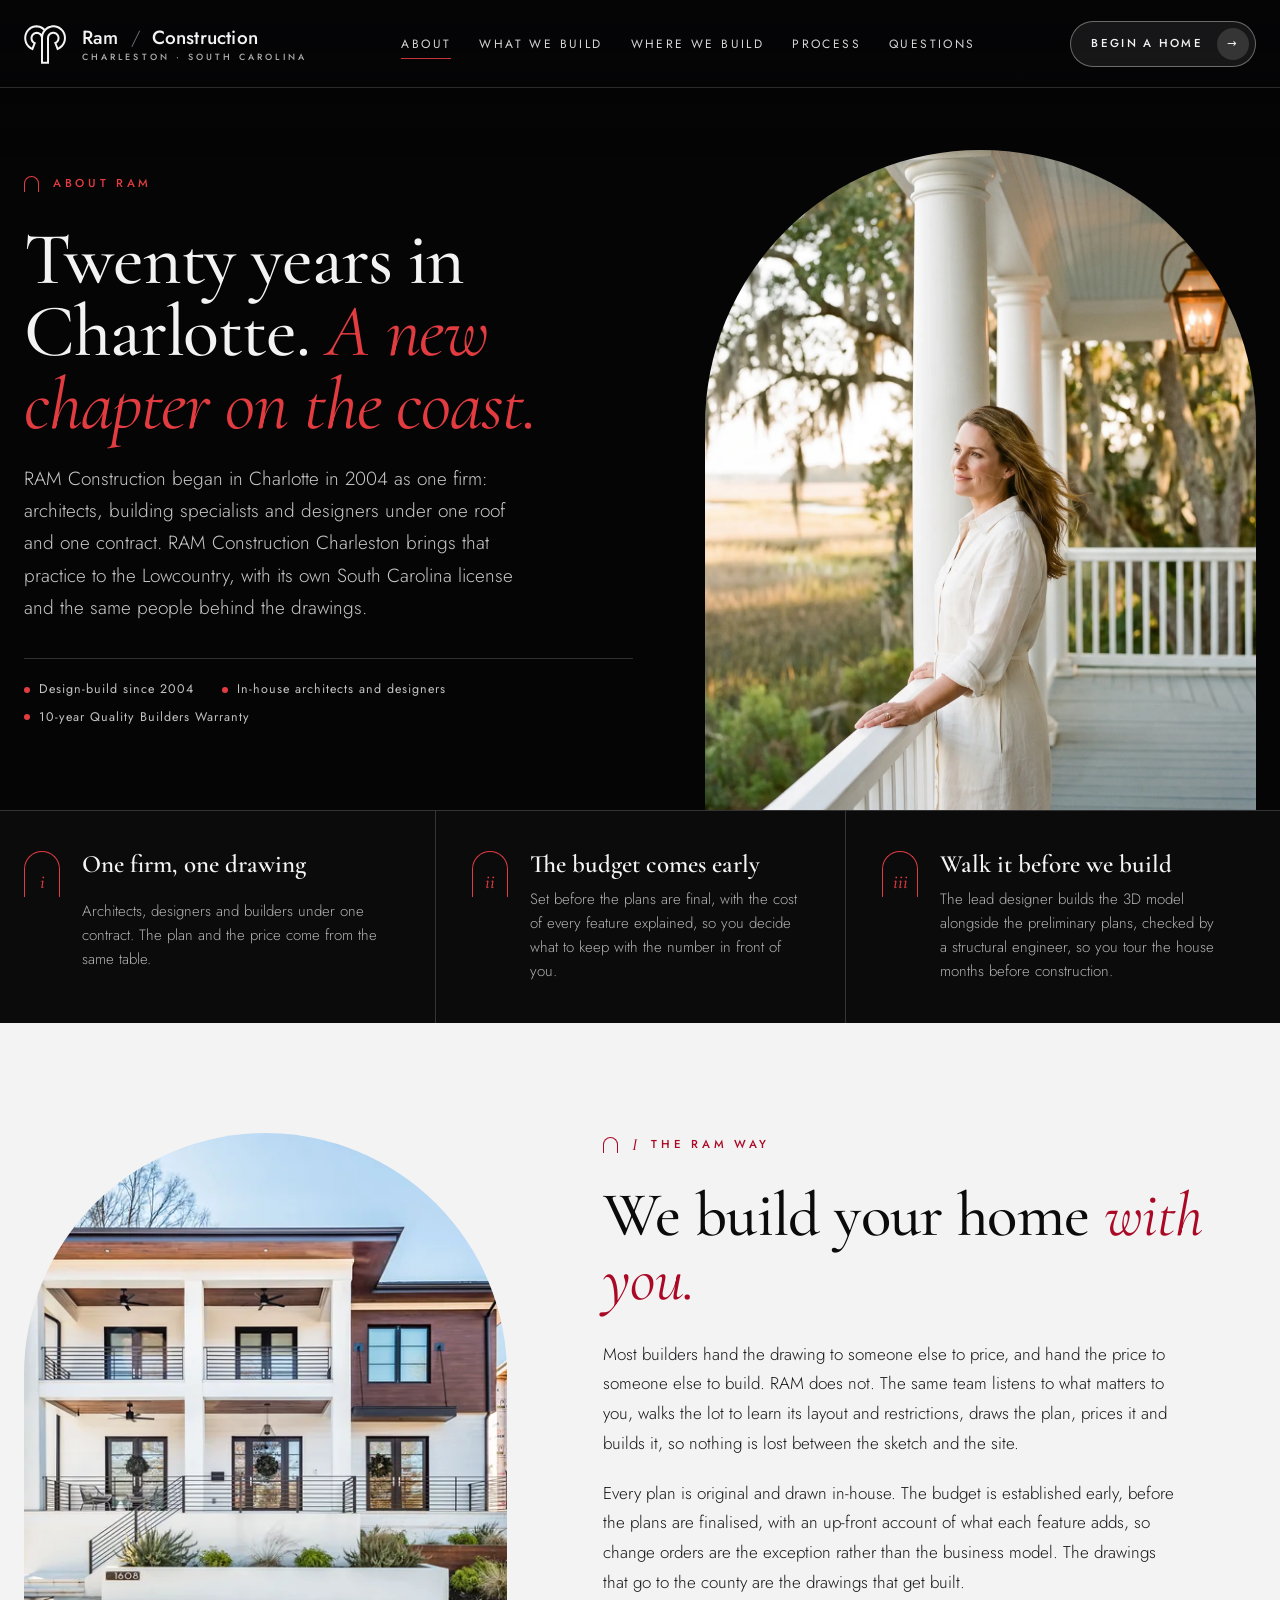
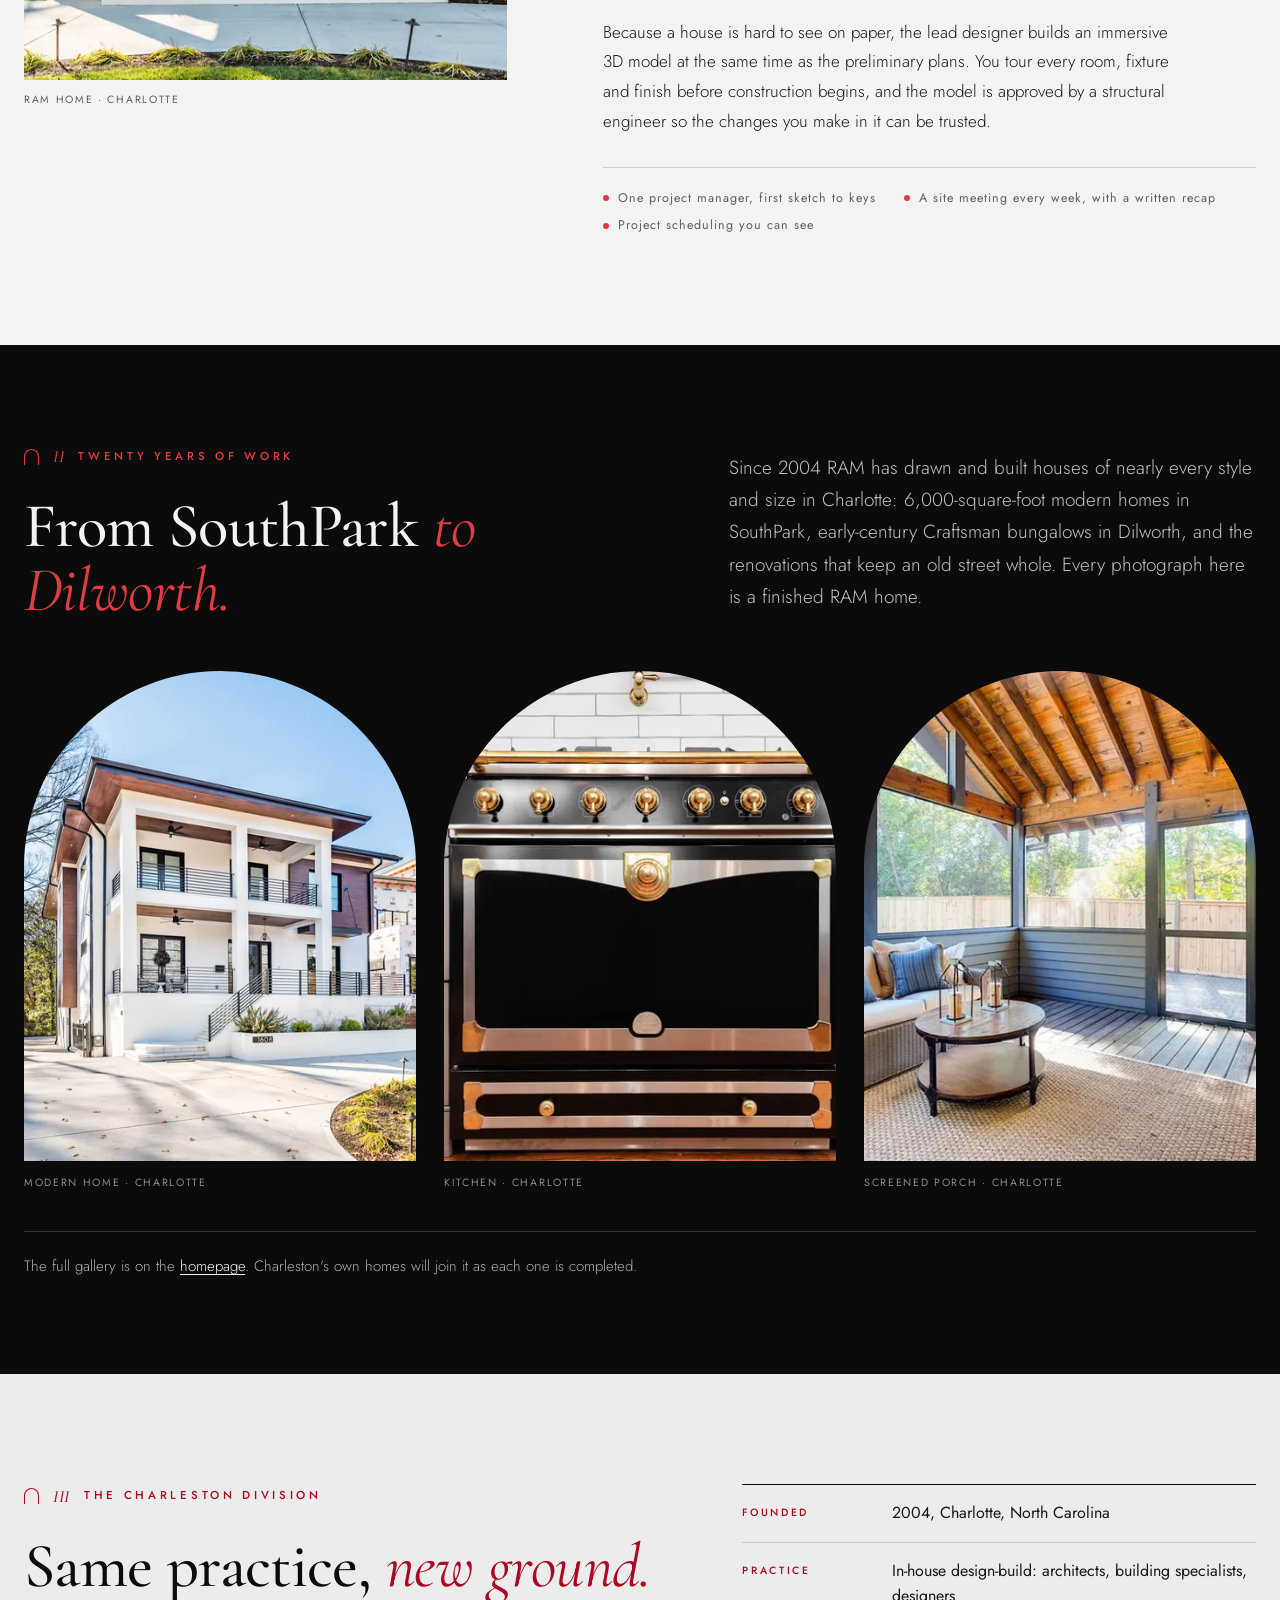
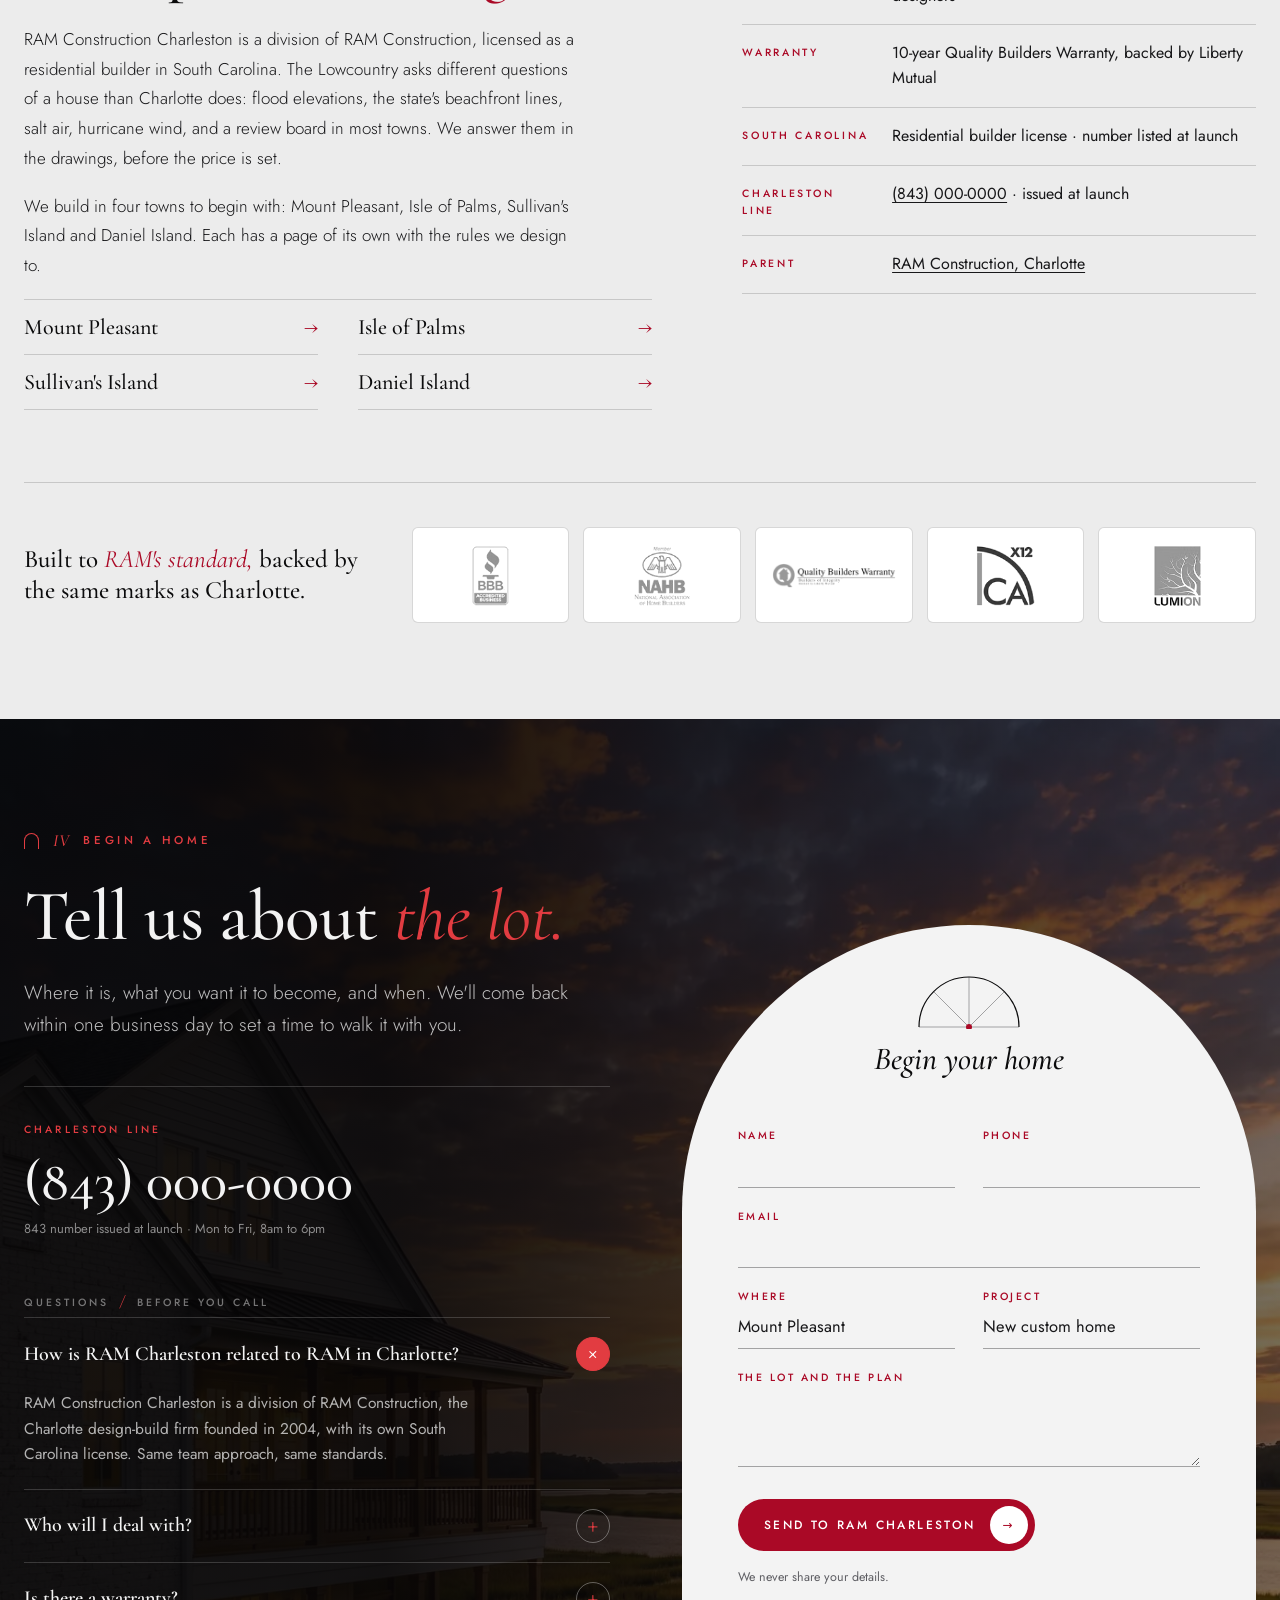
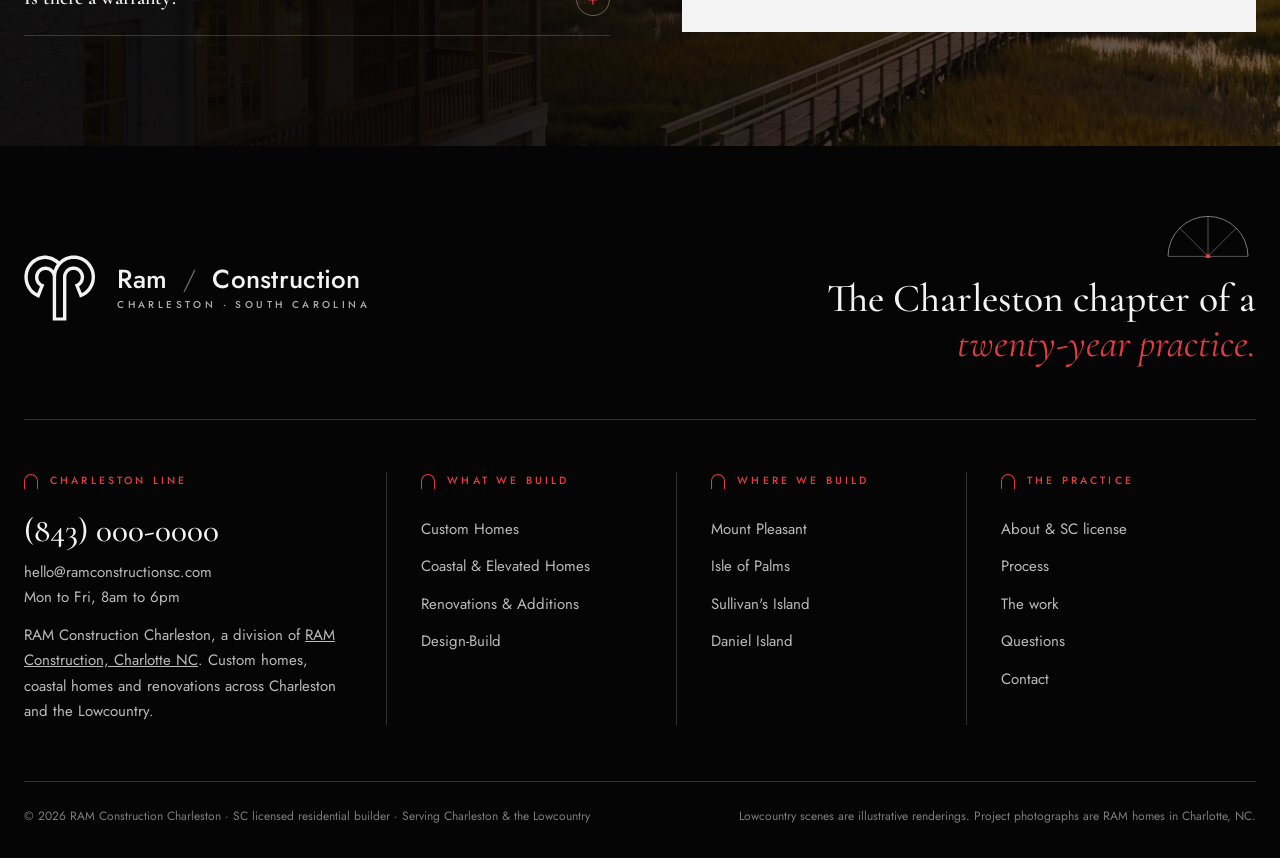
==== about.html @ 41fb95a1 "Inner pages: About, Questions, Contact and the four towns; shared css/charleston.css and js/site.js " ====
<!doctype html>
<html lang="en">
<head>
<meta charset="utf-8">
<meta name="viewport" content="width=device-width, initial-scale=1">
<title>About RAM Construction Charleston | Design-Build Since 2004</title>
<meta name="description" content="RAM Construction Charleston is the Lowcountry division of RAM Construction, the Charlotte design-build firm founded in 2004: architects, designers and builders under one contract, a fixed bid and a 3D walk-through before construction.">
<meta property="og:title" content="About RAM Construction Charleston | Design-Build Since 2004">
<meta property="og:image" content="img/w/porch-portrait-woman-golden-hour-1600.webp">
<link rel="canonical" href="https://ramconstructionsc.com/about.html">
<link rel="icon" href="img/brand/ram-logo--bw.svg">
<link rel="preconnect" href="https://fonts.googleapis.com">
<link rel="preconnect" href="https://fonts.gstatic.com" crossorigin>
<link href="https://fonts.googleapis.com/css2?family=Cormorant+Garamond:ital,wght@0,500;0,600;1,400;1,500&family=Jost:wght@300;400;500;600&display=swap" rel="stylesheet">
<link rel="stylesheet" href="css/charleston.css">
<link rel="stylesheet" href="css/pages.css">
<link rel="preload" as="image" href="img/w/porch-portrait-woman-golden-hour-1600.webp">
<script>document.documentElement.classList.add('js')</script>
</head>
<body class="inner">
<svg width="0" height="0" style="position:absolute" aria-hidden="true"><defs><symbol id="ram-mark" viewBox="190 128 528 488"><use href="#glyphdef"/></symbol><path id="glyphdef" fill="currentColor" fill-rule="evenodd" d="M620.5 143.2 L610.2 139.8 L608.0 138.5 L604.2 137.8 L600.5 136.2 L591.5 134.0 L589.2 134.0 L586.5 133.0 L582.2 133.0 L579.5 132.0 L573.2 132.0 L570.5 131.0 L548.2 131.0 L545.5 132.0 L539.2 132.0 L536.5 133.0 L532.2 133.0 L510.8 138.5 L508.5 139.8 L498.2 143.2 L482.8 151.0 L474.2 156.2 L463.0 164.5 L452.0 174.2 L450.2 174.5 L437.8 163.5 L419.0 151.0 L405.5 144.2 L403.2 143.8 L398.5 141.2 L389.5 138.2 L372.5 134.0 L368.2 134.0 L365.5 133.0 L360.2 133.0 L357.5 132.0 L334.2 132.0 L331.5 133.0 L326.2 133.0 L323.5 134.0 L319.2 134.0 L302.2 138.2 L293.2 141.2 L288.5 143.8 L286.2 144.2 L272.8 151.0 L254.0 163.5 L245.8 170.5 L233.5 182.8 L227.5 190.0 L216.0 206.8 L207.2 223.2 L206.8 225.5 L204.2 230.2 L202.8 235.5 L201.5 237.8 L198.8 248.5 L197.2 252.2 L196.0 260.5 L195.0 263.2 L195.0 267.5 L194.0 270.2 L194.0 276.5 L193.0 279.2 L193.0 303.5 L194.0 306.2 L194.0 312.5 L195.0 315.2 L195.0 319.5 L199.2 337.5 L204.2 352.5 L213.0 371.0 L224.5 388.8 L233.5 400.0 L245.8 412.2 L258.0 422.2 L272.8 431.8 L286.2 438.5 L300.0 443.8 L302.8 443.5 L304.5 440.5 L306.0 435.2 L311.5 422.5 L316.0 409.2 L321.5 396.5 L328.0 378.2 L332.5 368.5 L340.2 348.0 L339.8 346.2 L329.2 342.8 L323.8 340.0 L316.0 334.5 L309.2 327.8 L305.8 323.0 L302.0 316.5 L299.0 308.5 L297.8 303.5 L297.8 301.2 L296.8 298.5 L296.8 287.2 L297.8 284.5 L297.8 282.2 L299.0 277.2 L302.8 267.8 L309.2 258.0 L313.8 253.2 L320.0 248.2 L329.2 243.0 L338.2 240.0 L341.5 239.8 L344.2 238.8 L355.5 238.8 L358.2 239.8 L360.5 239.8 L370.5 243.0 L376.0 245.8 L383.8 251.2 L388.5 255.8 L393.5 262.0 L397.0 267.8 L400.8 277.2 L402.0 282.2 L402.0 284.5 L403.0 287.2 L403.0 611.2 L403.5 612.2 L404.5 612.8 L502.2 612.8 L503.2 612.2 L503.8 611.2 L503.8 286.2 L504.8 283.5 L504.8 281.2 L506.0 276.2 L509.8 266.8 L516.2 257.0 L523.0 250.2 L530.8 244.8 L536.2 242.0 L545.2 239.0 L548.5 238.8 L551.2 237.8 L562.5 237.8 L565.2 238.8 L567.5 238.8 L577.5 242.0 L583.0 244.8 L590.8 250.2 L597.5 257.0 L601.0 261.8 L604.8 268.2 L607.8 276.2 L609.0 281.2 L609.0 283.5 L610.0 286.2 L610.0 297.5 L609.0 300.2 L609.0 302.5 L607.8 307.5 L604.8 315.5 L601.0 322.0 L597.5 326.8 L590.8 333.5 L583.0 339.0 L577.5 341.8 L569.2 344.2 L567.0 345.8 L567.2 348.5 L568.8 351.2 L575.2 368.5 L577.8 373.2 L579.2 378.5 L580.8 381.2 L584.2 391.5 L589.8 404.2 L591.2 409.5 L596.8 422.2 L603.2 440.5 L604.8 442.8 L606.2 442.8 L620.5 437.5 L636.0 429.8 L647.8 422.2 L663.0 410.2 L677.2 395.8 L687.2 382.8 L695.8 369.0 L702.5 355.5 L709.5 336.5 L712.8 323.5 L712.8 320.2 L713.8 317.5 L713.8 314.2 L714.8 311.5 L714.8 305.2 L715.8 302.5 L715.8 278.2 L714.8 275.5 L714.8 269.2 L713.8 266.5 L713.8 262.2 L712.8 259.5 L712.8 257.2 L709.5 244.2 L706.5 235.2 L705.0 232.5 L702.5 225.2 L695.8 211.8 L687.2 198.0 L675.2 182.8 L660.8 168.5 L647.8 158.5 L636.0 151.0Z M397.5 169.2 L395.2 168.8 L390.5 166.2 L378.5 162.2 L373.5 161.0 L371.2 161.0 L368.5 160.0 L365.2 160.0 L362.5 159.0 L356.2 159.0 L353.5 158.0 L338.2 158.0 L335.5 159.0 L329.2 159.0 L326.5 160.0 L323.2 160.0 L320.5 161.0 L318.2 161.0 L313.2 162.2 L301.2 166.2 L298.5 167.8 L296.2 168.2 L281.8 176.0 L272.0 182.5 L259.8 192.5 L251.5 201.0 L241.5 214.0 L236.0 222.8 L229.2 236.2 L228.8 238.5 L225.2 246.2 L223.8 252.5 L222.2 256.2 L221.0 261.2 L221.0 263.5 L220.0 266.2 L220.0 269.5 L219.0 272.2 L219.0 278.5 L218.0 281.2 L218.0 301.5 L219.0 304.2 L219.0 310.5 L220.0 313.2 L220.0 315.5 L221.0 318.2 L221.0 320.5 L223.2 329.5 L229.2 346.5 L235.0 358.0 L247.5 376.8 L255.5 386.0 L268.0 397.2 L278.2 404.5 L287.0 409.8 L288.8 409.5 L290.5 406.5 L291.0 404.2 L306.5 366.5 L308.0 361.0 L306.8 359.5 L298.8 353.5 L291.2 346.0 L286.2 339.8 L279.0 327.5 L274.0 313.5 L272.8 308.5 L272.8 305.2 L271.8 302.5 L271.8 283.2 L272.8 280.5 L272.8 277.2 L274.0 272.2 L279.0 258.2 L283.8 249.8 L290.2 241.0 L297.8 233.2 L305.0 227.2 L313.8 221.8 L317.5 220.5 L322.2 218.0 L333.2 214.8 L335.5 214.8 L338.2 213.8 L342.5 213.8 L345.2 212.8 L354.5 212.8 L357.2 213.8 L362.5 213.8 L371.5 216.0 L382.5 220.0 L394.8 227.2 L401.0 232.2 L408.8 240.0 L410.2 240.0 L415.0 227.2 L423.8 209.8 L432.8 196.0 L433.0 194.0 L429.8 190.5 L419.8 182.5 L405.0 173.0Z M610.5 167.2 L593.5 161.2 L584.5 159.0 L581.2 159.0 L578.5 158.0 L573.2 158.0 L570.5 157.0 L548.2 157.0 L545.5 158.0 L540.2 158.0 L537.5 159.0 L535.2 159.0 L532.5 160.0 L530.2 160.0 L525.2 161.2 L508.2 167.2 L496.8 173.0 L485.2 180.2 L477.0 186.5 L466.5 195.8 L458.5 205.0 L450.2 216.2 L444.0 226.8 L437.2 241.2 L433.2 253.2 L431.0 262.2 L431.0 264.5 L430.0 267.2 L430.0 271.5 L429.0 274.2 L429.0 282.5 L428.0 285.2 L428.0 588.2 L428.5 589.2 L429.5 589.8 L477.2 589.8 L478.2 589.2 L478.8 588.2 L478.8 284.2 L479.8 281.5 L479.8 277.2 L481.0 272.2 L485.0 260.2 L489.8 250.8 L494.2 244.0 L503.8 233.2 L511.0 227.2 L517.8 222.8 L527.2 218.0 L536.2 215.0 L541.2 213.8 L543.5 213.8 L546.2 212.8 L567.5 212.8 L570.2 213.8 L572.5 213.8 L577.5 215.0 L586.5 218.0 L596.0 222.8 L602.8 227.2 L610.0 233.2 L615.5 239.0 L621.8 247.2 L628.8 260.2 L631.8 269.2 L634.0 278.2 L634.0 281.8 L635.0 286.0 L635.0 299.5 L634.0 302.2 L634.0 305.5 L633.0 308.2 L633.0 310.5 L628.8 323.5 L625.0 331.0 L619.5 339.8 L610.0 350.5 L598.2 360.0 L599.2 364.5 L601.8 369.2 L602.2 371.5 L603.8 374.2 L606.2 381.5 L608.8 386.2 L613.2 398.5 L618.0 408.5 L619.8 408.8 L624.0 406.8 L640.8 395.2 L652.2 385.0 L660.2 375.8 L666.5 367.5 L673.8 356.0 L679.5 344.5 L685.5 327.5 L688.8 314.5 L688.8 311.2 L689.8 308.5 L689.8 302.2 L690.8 299.5 L690.8 281.2 L689.8 278.5 L689.8 272.2 L688.8 269.5 L688.8 266.2 L685.5 253.2 L681.5 241.2 L679.0 236.5 L678.5 234.2 L670.8 219.8 L664.2 210.0 L653.2 196.8 L640.8 185.5 L624.0 174.0Z"/><path id="horndef" d="M620.5 143.2 L610.2 139.8 L608.0 138.5 L604.2 137.8 L600.5 136.2 L591.5 134.0 L589.2 134.0 L586.5 133.0 L582.2 133.0 L579.5 132.0 L573.2 132.0 L570.5 131.0 L548.2 131.0 L545.5 132.0 L539.2 132.0 L536.5 133.0 L532.2 133.0 L510.8 138.5 L508.5 139.8 L498.2 143.2 L482.8 151.0 L474.2 156.2 L463.0 164.5 L452.0 174.2 L450.2 174.5 L437.8 163.5 L419.0 151.0 L405.5 144.2 L403.2 143.8 L398.5 141.2 L389.5 138.2 L372.5 134.0 L368.2 134.0 L365.5 133.0 L360.2 133.0 L357.5 132.0 L334.2 132.0 L331.5 133.0 L326.2 133.0 L323.5 134.0 L319.2 134.0 L302.2 138.2 L293.2 141.2 L288.5 143.8 L286.2 144.2 L272.8 151.0 L254.0 163.5 L245.8 170.5 L233.5 182.8 L227.5 190.0 L216.0 206.8 L207.2 223.2 L206.8 225.5 L204.2 230.2 L202.8 235.5 L201.5 237.8 L198.8 248.5 L197.2 252.2 L196.0 260.5 L195.0 263.2 L195.0 267.5 L194.0 270.2 L194.0 276.5 L193.0 279.2 L193.0 303.5 L194.0 306.2 L194.0 312.5 L195.0 315.2 L195.0 319.5 L199.2 337.5 L204.2 352.5 L213.0 371.0 L224.5 388.8 L233.5 400.0 L245.8 412.2 L258.0 422.2 L272.8 431.8 L286.2 438.5 L300.0 443.8 L302.8 443.5 L304.5 440.5 L306.0 435.2 L311.5 422.5 L316.0 409.2 L321.5 396.5 L328.0 378.2 L332.5 368.5 L340.2 348.0 L339.8 346.2 L329.2 342.8 L323.8 340.0 L316.0 334.5 L309.2 327.8 L305.8 323.0 L302.0 316.5 L299.0 308.5 L297.8 303.5 L297.8 301.2 L296.8 298.5 L296.8 287.2 L297.8 284.5 L297.8 282.2 L299.0 277.2 L302.8 267.8 L309.2 258.0 L313.8 253.2 L320.0 248.2 L329.2 243.0 L338.2 240.0 L341.5 239.8 L344.2 238.8 L355.5 238.8 L358.2 239.8 L360.5 239.8 L370.5 243.0 L376.0 245.8 L383.8 251.2 L388.5 255.8 L393.5 262.0 L397.0 267.8 L400.8 277.2 L402.0 282.2 L402.0 284.5 L403.0 287.2 L403.0 611.2 L403.5 612.2 L404.5 612.8 L502.2 612.8 L503.2 612.2 L503.8 611.2 L503.8 286.2 L504.8 283.5 L504.8 281.2 L506.0 276.2 L509.8 266.8 L516.2 257.0 L523.0 250.2 L530.8 244.8 L536.2 242.0 L545.2 239.0 L548.5 238.8 L551.2 237.8 L562.5 237.8 L565.2 238.8 L567.5 238.8 L577.5 242.0 L583.0 244.8 L590.8 250.2 L597.5 257.0 L601.0 261.8 L604.8 268.2 L607.8 276.2 L609.0 281.2 L609.0 283.5 L610.0 286.2 L610.0 297.5 L609.0 300.2 L609.0 302.5 L607.8 307.5 L604.8 315.5 L601.0 322.0 L597.5 326.8 L590.8 333.5 L583.0 339.0 L577.5 341.8 L569.2 344.2 L567.0 345.8 L567.2 348.5 L568.8 351.2 L575.2 368.5 L577.8 373.2 L579.2 378.5 L580.8 381.2 L584.2 391.5 L589.8 404.2 L591.2 409.5 L596.8 422.2 L603.2 440.5 L604.8 442.8 L606.2 442.8 L620.5 437.5 L636.0 429.8 L647.8 422.2 L663.0 410.2 L677.2 395.8 L687.2 382.8 L695.8 369.0 L702.5 355.5 L709.5 336.5 L712.8 323.5 L712.8 320.2 L713.8 317.5 L713.8 314.2 L714.8 311.5 L714.8 305.2 L715.8 302.5 L715.8 278.2 L714.8 275.5 L714.8 269.2 L713.8 266.5 L713.8 262.2 L712.8 259.5 L712.8 257.2 L709.5 244.2 L706.5 235.2 L705.0 232.5 L702.5 225.2 L695.8 211.8 L687.2 198.0 L675.2 182.8 L660.8 168.5 L647.8 158.5 L636.0 151.0Z"/></defs></svg>

<!-- ═════ masthead ═════ -->
<header class="hdr" id="hdr">
  <div class="hdr-row">
    <a class="lockup" href="index.html" aria-label="Ram Construction Charleston, home">
      <svg class="mark" aria-hidden="true"><use href="#ram-mark"/></svg>
      <span class="wm"><b>Ram <i>/</i> Construction</b><small>Charleston · South Carolina</small></span>
    </a>
    <nav class="hdr-nav" aria-label="Primary">
      <a href="about.html" aria-current="page">About</a>
      <a href="index.html#services">What we build</a>
      <a href="index.html#areas">Where we build</a>
      <a href="index.html#process">Process</a>
      <a href="faq.html">Questions</a>
    </nav>
    <div class="hdr-cta">
      <a class="hdr-tel" href="tel:+18430000000">(843) 000-0000</a>
      <a class="btn btn-glass" href="contact.html">Begin a home <span class="disc" aria-hidden="true">&rarr;</span></a>
    </div>
    <div class="hdr-m">
      <a href="tel:+18430000000" aria-label="Call RAM Construction Charleston"><svg width="18" height="18" viewBox="0 0 24 24" fill="none" stroke="currentColor" stroke-width="1.6"><path d="M22 16.9v3a2 2 0 0 1-2.2 2 19.8 19.8 0 0 1-8.6-3 19.5 19.5 0 0 1-6-6 19.8 19.8 0 0 1-3-8.7A2 2 0 0 1 4.1 2h3a2 2 0 0 1 2 1.7c.1 1 .4 2 .7 2.8a2 2 0 0 1-.5 2.1L8.1 9.9a16 16 0 0 0 6 6l1.3-1.3a2 2 0 0 1 2.1-.4c.9.3 1.9.5 2.8.7a2 2 0 0 1 1.7 2Z"/></svg></a>
      <button type="button" aria-label="Open menu" aria-controls="mnav" aria-expanded="false" id="mopen"><svg width="20" height="20" viewBox="0 0 24 24" fill="none" stroke="currentColor" stroke-width="1.6"><path d="M3 8h18M3 16h18"/></svg></button>
    </div>
  </div>
</header>

<div class="mnav" id="mnav" role="dialog" aria-label="Menu">
  <div class="mnav-top"><svg class="mark" aria-hidden="true"><use href="#ram-mark"/></svg><button type="button" id="mclose" aria-label="Close menu">&times;</button></div>
  <nav aria-label="Mobile">
    <a href="about.html" aria-current="page">About</a><a href="index.html#services">What we <em>build</em></a><a href="index.html#areas">Where we <em>build</em></a><a href="index.html#work">The work</a><a href="index.html#process">Process</a><a href="faq.html">Questions</a><a href="contact.html">Contact</a>
  </nav>
  <a class="mtel" href="tel:+18430000000">(843) 000-0000</a>
  <a class="btn btn-red" href="contact.html">Begin a home <span class="disc" aria-hidden="true">&rarr;</span></a>
</div>

<main id="top">

<!-- ═════ page hero ═════ -->
<section class="phero on-dark">
  <div class="wrap">
    <div class="phero-copy">
      <span class="eyebrow rv">About RAM</span>
      <h1 class="rv d1">Twenty years in Charlotte. <em>A new chapter on the coast.</em></h1>
      <p class="lede rv d1">RAM Construction began in Charlotte in 2004 as one firm: architects, building specialists and designers under one roof and one contract. RAM Construction Charleston brings that practice to the Lowcountry, with its own South Carolina license and the same people behind the drawings.</p>
      <ul class="phero-meta rv d2"><li>Design-build since 2004</li><li>In-house architects and designers</li><li>10-year Quality Builders Warranty</li></ul>
    </div>
    <div class="phero-art rv d1"><div class="arch" style="aspect-ratio:3/3.6"><img src="img/w/porch-portrait-woman-golden-hour-1600.webp" srcset="img/w/porch-portrait-woman-golden-hour-900.webp 900w, img/w/porch-portrait-woman-golden-hour-1600.webp 1600w" sizes="(max-width:860px) 100vw, 44vw" width="1600" fetchpriority="high" alt="A woman on a Lowcountry piazza at golden hour, looking out over the marsh"></div></div>
  </div>
</section>


<div class="ledger"><div class="wrap ledger-row"><div class="ledger-item rv"><span class="mk">i</span><h3>One firm, one drawing</h3><p>Architects, designers and builders under one contract. The plan and the price come from the same table.</p></div><div class="ledger-item rv d1"><span class="mk">ii</span><h3>The budget comes early</h3><p>Set before the plans are final, with the cost of every feature explained, so you decide what to keep with the number in front of you.</p></div><div class="ledger-item rv d2"><span class="mk">iii</span><h3>Walk it before we build</h3><p>The lead designer builds the 3D model alongside the preliminary plans, checked by a structural engineer, so you tour the house months before construction.</p></div></div></div>

<!-- ═════ the RAM way ═════ -->
<section class="story">
  <div class="wrap story-grid">
    <div class="story-art rv">
      <div class="arch" style="aspect-ratio:3/3.4"><img src="img/w/ram-two-storey-porches-1600.webp" srcset="img/w/ram-two-storey-porches-800.webp 800w, img/w/ram-two-storey-porches-1600.webp 1600w" sizes="(max-width:860px) 100vw, 44vw" width="1600" loading="lazy" alt="A RAM home in Charlotte with two storeys of deep porches"></div>
      <p class="cap">RAM home · Charlotte</p>
    </div>
    <div class="story-copy">
      <span class="eyebrow rv"><i>I</i> The RAM way</span>
      <h2 class="h2 rv d1">We build your home <em>with you.</em></h2>
      <p class="rv d1">Most builders hand the drawing to someone else to price, and hand the price to someone else to build. RAM does not. The same team listens to what matters to you, walks the lot to learn its layout and restrictions, draws the plan, prices it and builds it, so nothing is lost between the sketch and the site.</p>
      <p class="rv d2">Every plan is original and drawn in-house. The budget is established early, before the plans are finalised, with an up-front account of what each feature adds, so change orders are the exception rather than the business model. The drawings that go to the county are the drawings that get built.</p>
      <p class="rv d2">Because a house is hard to see on paper, the lead designer builds an immersive 3D model at the same time as the preliminary plans. You tour every room, fixture and finish before construction begins, and the model is approved by a structural engineer so the changes you make in it can be trusted.</p>
      <ul class="chips rv d3">
        <li>One project manager, first sketch to keys</li>
        <li>A site meeting every week, with a written recap</li>
        <li>Project scheduling you can see</li>
      </ul>
    </div>
  </div>
</section>

<!-- ═════ the Charlotte range ═════ -->
<section class="range on-dark">
  <div class="wrap">
    <div class="sec-head">
      <div class="rv"><span class="eyebrow"><i>II</i> Twenty years of work</span><h2 class="h2">From SouthPark <em>to Dilworth.</em></h2></div>
      <p class="lede rv d1">Since 2004 RAM has drawn and built houses of nearly every style and size in Charlotte: 6,000-square-foot modern homes in SouthPark, early-century Craftsman bungalows in Dilworth, and the renovations that keep an old street whole. Every photograph here is a finished RAM home.</p>
    </div>
    <div class="range-grid">
      <figure class="rv"><div class="arch" style="aspect-ratio:4/5"><img src="img/w/ram-modern-home-balconies-1600.webp" srcset="img/w/ram-modern-home-balconies-800.webp 800w, img/w/ram-modern-home-balconies-1600.webp 1600w" sizes="(max-width:860px) 100vw, 44vw" width="1600" loading="lazy" alt="A modern RAM home with stacked balconies and a landscaped front"></div><figcaption>Modern home · Charlotte</figcaption></figure>
      <figure class="rv d1"><div class="arch" style="aspect-ratio:4/5"><img src="img/w/ram-range-brass-kitchen-1600.webp" srcset="img/w/ram-range-brass-kitchen-800.webp 800w, img/w/ram-range-brass-kitchen-1600.webp 1600w" sizes="(max-width:860px) 100vw, 44vw" width="1600" loading="lazy" alt="Black and brass range beneath a white tile wall in a RAM kitchen"></div><figcaption>Kitchen · Charlotte</figcaption></figure>
      <figure class="rv d2"><div class="arch" style="aspect-ratio:4/5"><img src="img/w/ram-screened-porch-wood-ceiling-1600.webp" srcset="img/w/ram-screened-porch-wood-ceiling-800.webp 800w, img/w/ram-screened-porch-wood-ceiling-1600.webp 1600w" sizes="(max-width:860px) 100vw, 44vw" width="1600" loading="lazy" alt="Screened porch with a vaulted wood ceiling and seating"></div><figcaption>Screened porch · Charlotte</figcaption></figure>
    </div>
    <div class="range-foot rv">
      <p>The full gallery is on the <a href="index.html#work">homepage</a>. Charleston's own homes will join it as each one is completed.</p>
    </div>
  </div>
</section>

<!-- ═════ the Charleston division ═════ -->
<section class="division">
  <div class="wrap division-grid">
    <div class="division-copy">
      <span class="eyebrow rv"><i>III</i> The Charleston division</span>
      <h2 class="h2 rv d1">Same practice, <em>new ground.</em></h2>
      <p class="rv d1">RAM Construction Charleston is a division of RAM Construction, licensed as a residential builder in South Carolina. The Lowcountry asks different questions of a house than Charlotte does: flood elevations, the state's beachfront lines, salt air, hurricane wind, and a review board in most towns. We answer them in the drawings, before the price is set.</p>
      <p class="rv d2">We build in four towns to begin with: Mount Pleasant, Isle of Palms, Sullivan's Island and Daniel Island. Each has a page of its own with the rules we design to.</p>
      <ul class="division-towns rv d2">
        <li><a href="mount-pleasant.html">Mount Pleasant <span>&rarr;</span></a></li>
        <li><a href="isle-of-palms.html">Isle of Palms <span>&rarr;</span></a></li>
        <li><a href="sullivans-island.html">Sullivan's Island <span>&rarr;</span></a></li>
        <li><a href="daniel-island.html">Daniel Island <span>&rarr;</span></a></li>
      </ul>
    </div>
    <div class="division-facts rv d1">
      <dl>
        <div><dt>Founded</dt><dd>2004, Charlotte, North Carolina</dd></div>
        <div><dt>Practice</dt><dd>In-house design-build: architects, building specialists, designers</dd></div>
        <div><dt>Warranty</dt><dd>10-year Quality Builders Warranty, backed by Liberty Mutual</dd></div>
        <div><dt>South Carolina</dt><dd>Residential builder license · number listed at launch</dd></div>
        <div><dt>Charleston line</dt><dd><a href="tel:+18430000000">(843) 000-0000</a> · issued at launch</dd></div>
        <div><dt>Parent</dt><dd><a href="https://www.ramconstructioninc.com">RAM Construction, Charlotte</a></dd></div>
      </dl>
    </div>
  </div>
  <div class="wrap creds-row rv" aria-label="Credentials">
    <p>Built to <em>RAM's standard,</em> backed by the same marks as Charlotte.</p>
    <ul class="plates">
      <li><img src="img/cred/bbb.png" alt="BBB Accredited Business" loading="lazy" width="120" height="120"></li>
      <li><img src="img/cred/nahb.png" alt="Member, National Association of Home Builders" loading="lazy" width="120" height="120"></li>
      <li><img src="img/cred/qbw.png" alt="Quality Builders Warranty" loading="lazy" width="200" height="60"></li>
      <li><img src="img/cred/ica-x12.png" alt="ICA X12" loading="lazy" width="120" height="120"></li>
      <li><img src="img/cred/lumion.png" alt="Lumion 3D rendering" loading="lazy" width="120" height="120"></li>
    </ul>
  </div>
</section>

<!-- ═════ the door ═════ -->
<section class="door on-dark" id="door">
  <div class="door-bg"><img src="img/w/daniel-island-waterfront-home-1200.webp" width="1200" height="1607" loading="lazy" alt=""></div>
  <div class="wrap door-grid">
    <div class="rv">
      <span class="eyebrow"><i>IV</i> Begin a home</span>
      <h2 class="h2">Tell us about <em>the lot.</em></h2>
      <p class="lede">Where it is, what you want it to become, and when. We'll come back within one business day to set a time to walk it with you.</p>
      <div class="phone"><small>Charleston line</small><a href="tel:+18430000000">(843) 000-0000</a><span>843 number issued at launch · Mon to Fri, 8am to 6pm</span></div>
      <div class="faq" id="faq">
        <p class="faq-lab">Questions <i>/</i> before you call</p>
        <div class="faq-list rv d1">
<details open><summary>How is RAM Charleston related to RAM in Charlotte?</summary><div class="ans">RAM Construction Charleston is a division of RAM Construction, the Charlotte design-build firm founded in 2004, with its own South Carolina license. Same team approach, same standards.</div></details>
<details><summary>Who will I deal with?</summary><div class="ans">One project manager from first sketch to final walk-through, with a site meeting every week and a written recap after each one.</div></details>
<details><summary>Is there a warranty?</summary><div class="ans">RAM's building contract carries a 10-year Quality Builders Warranty, backed by Liberty Mutual.</div></details>
        </div>
      </div>
    </div>
    <form class="form rv d2" action="#" onsubmit="return false">
      <div class="form-crown"><svg viewBox="0 0 120 60" aria-hidden="true"><g><line x1="60" y1="58" x2="60" y2="8"/><line x1="60" y1="58" x2="95.4" y2="22.6"/><line x1="60" y1="58" x2="110" y2="58"/><line x1="60" y1="58" x2="24.6" y2="22.6"/><line x1="60" y1="58" x2="10" y2="58"/></g><path d="M10 58a50 50 0 0 1 100 0" fill="none" stroke="#0B0B0C" stroke-width="1.2"/><circle cx="60" cy="58" r="3" fill="#AA0926"/></svg><h3>Begin your home</h3></div>
      <div class="fgrid">
        <div class="field"><label for="f-name">Name</label><input id="f-name" name="name" autocomplete="name"></div>
        <div class="field"><label for="f-phone">Phone</label><input id="f-phone" name="phone" type="tel" autocomplete="tel"></div>
        <div class="field full"><label for="f-email">Email</label><input id="f-email" name="email" type="email" autocomplete="email"></div>
        <div class="field"><label for="f-area">Where</label><select id="f-area" name="area"><option>Mount Pleasant</option><option>Isle of Palms</option><option>Sullivan's Island</option><option>Daniel Island</option><option>Elsewhere in Charleston</option></select></div>
        <div class="field"><label for="f-type">Project</label><select id="f-type" name="type"><option>New custom home</option><option>Coastal / elevated home</option><option>Renovation or addition</option><option>Not sure yet</option></select></div>
        <div class="field full"><label for="f-msg">The lot and the plan</label><textarea id="f-msg" name="message"></textarea></div>
      </div>
      <button class="btn btn-red" type="submit">Send to RAM Charleston <span class="disc" aria-hidden="true">&rarr;</span></button>
      <p class="form-note">We never share your details.</p>
    </form>
  </div>
</section>

</main>

<!-- ═════ colophon ═════ -->
<footer class="ftr">
  <div class="wrap">
    <div class="ftr-sign">
      <a class="lockup" href="index.html" aria-label="Ram Construction Charleston, back to top">
        <svg class="mark" aria-hidden="true"><use href="#ram-mark"/></svg>
        <span class="wm"><b>Ram <i>/</i> Construction</b><small>Charleston · South Carolina</small></span>
      </a>
      <div class="ftr-line">
        <svg class="fan" viewBox="0 0 120 60" aria-hidden="true"><g><line x1="60" y1="58" x2="60" y2="8"/><line x1="60" y1="58" x2="95.4" y2="22.6"/><line x1="60" y1="58" x2="110" y2="58"/><line x1="60" y1="58" x2="24.6" y2="22.6"/><line x1="60" y1="58" x2="10" y2="58"/></g><path d="M10 58a50 50 0 0 1 100 0" fill="none" stroke="rgba(243,243,243,.5)" stroke-width="1.2"/><circle cx="60" cy="58" r="3" fill="#E23C41"/></svg>
        <p>The Charleston chapter of a <em>twenty-year practice.</em></p>
      </div>
    </div>
    <div class="ftr-cols">
      <div class="ftr-col">
        <h4>Charleston line</h4>
        <a class="ftr-tel" href="tel:+18430000000">(843) 000-0000</a>
        <p><a href="mailto:hello@ramconstructionsc.com">hello@ramconstructionsc.com</a><br>Mon to Fri, 8am to 6pm</p>
        <p>RAM Construction Charleston, a division of <a href="https://www.ramconstructioninc.com" style="text-decoration:underline">RAM Construction, Charlotte NC</a>. Custom homes, coastal homes and renovations across Charleston and the Lowcountry.</p>
      </div>
      <div class="ftr-col"><h4>What we build</h4><ul><li><a href="index.html#services">Custom Homes</a></li><li><a href="index.html#services">Coastal &amp; Elevated Homes</a></li><li><a href="index.html#services">Renovations &amp; Additions</a></li><li><a href="index.html#services">Design-Build</a></li></ul></div>
      <div class="ftr-col"><h4>Where we build</h4><ul><li><a href="mount-pleasant.html">Mount Pleasant</a></li><li><a href="isle-of-palms.html">Isle of Palms</a></li><li><a href="sullivans-island.html">Sullivan's Island</a></li><li><a href="daniel-island.html">Daniel Island</a></li></ul></div>
      <div class="ftr-col"><h4>The practice</h4><ul><li><a href="about.html">About &amp; SC license</a></li><li><a href="index.html#process">Process</a></li><li><a href="index.html#work">The work</a></li><li><a href="faq.html">Questions</a></li><li><a href="contact.html">Contact</a></li></ul></div>
    </div>
    <div class="ftr-base"><span>© 2026 RAM Construction Charleston · SC licensed residential builder · Serving Charleston &amp; the Lowcountry</span><span>Lowcountry scenes are illustrative renderings. Project photographs are RAM homes in Charlotte, NC.</span></div>
  </div>
</footer>
<script type="application/ld+json">{"@context": "https://schema.org", "@type": "AboutPage", "name": "About RAM Construction Charleston", "description": "RAM Construction Charleston is the Lowcountry division of RAM Construction, the Charlotte design-build firm founded in 2004: architects, designers and builders under one contract, a fixed bid and a 3D walk-through before construction.", "url": "https://ramconstructionsc.com/about.html", "mainEntity": {"@type": "GeneralContractor", "name": "RAM Construction Charleston", "parentOrganization": {"@type": "Organization", "name": "RAM Construction", "url": "https://www.ramconstructioninc.com", "foundingDate": "2004"}}}</script>
<script src="js/site.js"></script>
</body>
</html>
---- css/charleston.css ----
/* ── Fanlight II · The Arcade · RAM Construction Charleston (Black + Amber Red) ─────────── */
:root{
  --black:#0B0B0C;
  --black-night:#050506;
  --red:#AA0926;
  --amber:#E23C41;
  --tint:#ECECEC;
  --alabaster:#F3F3F3;
  --ink:#040406;
  --text:#18181A;
  --muted:#5E5E63;
  --rule:rgba(11,11,12,.16);
  --rule-lt:rgba(243,243,243,.18);
  --serif:'Cormorant Garamond',Georgia,serif;
  --sans:'Jost',system-ui,sans-serif;
  --arch:9999px 9999px 0 0;
  --ease:cubic-bezier(.2,.7,.2,1);
  --wrap:min(1320px,calc(100vw - 48px));
}
*{box-sizing:border-box;margin:0;padding:0}
html{scroll-behavior:smooth}
body{background:var(--alabaster);color:var(--text);font:400 17px/1.7 var(--sans);-webkit-font-smoothing:antialiased;overflow-x:hidden}
img{display:block;max-width:100%;height:auto}
a{color:inherit;text-decoration:none}
.wrap{width:var(--wrap);margin-inline:auto}
em,.it{font-family:var(--serif);font-style:italic;font-weight:400}
.arch{border-radius:var(--arch);overflow:hidden;background:#111}
.arch img{width:100%;height:100%;object-fit:cover}

/* folio eyebrow: roman numeral + arch mark */
.eyebrow{display:inline-flex;align-items:center;gap:14px;font:500 11.5px/1 var(--sans);letter-spacing:.32em;text-transform:uppercase;color:var(--red)}
.eyebrow i{font:italic 500 17px/1 var(--serif);letter-spacing:.04em;color:inherit}
.eyebrow::before{content:"";width:13px;height:15px;border:1.5px solid currentColor;border-bottom:0;border-radius:var(--arch)}
.on-dark .eyebrow{color:var(--amber)}
.h2{font:500 clamp(40px,4.9vw,70px)/1.02 var(--serif);letter-spacing:-.01em;color:var(--black)}
.h2 em{color:var(--red)}
.on-dark .h2{color:var(--alabaster)}
.on-dark .h2 em{color:var(--amber)}
.lede{font:300 19px/1.7 var(--sans);color:var(--muted);max-width:52ch}
.on-dark .lede{color:rgba(243,243,243,.78)}
.cap{font:400 11px/1.5 var(--sans);letter-spacing:.16em;text-transform:uppercase;color:var(--muted);margin-top:14px}
.on-dark .cap{color:rgba(243,243,243,.55)}
.sec-head{display:grid;grid-template-columns:1.1fr .9fr;gap:60px;align-items:end;margin-bottom:48px}
.sec-head .h2{margin-top:22px}
.sec-head .lede{justify-self:end;padding-bottom:10px}

/* buttons: pills with a round icon disc */
.btn{display:inline-flex;align-items:center;gap:14px;border-radius:999px;padding:7px 7px 7px 26px;font:500 12px/1 var(--sans);letter-spacing:.2em;text-transform:uppercase;transition:background .35s var(--ease),color .35s var(--ease),border-color .35s var(--ease)}
.btn .disc{display:grid;place-items:center;width:38px;height:38px;border-radius:50%;transition:transform .35s var(--ease)}
.btn:hover .disc{transform:translateX(3px) rotate(-45deg)}
.btn-red{background:var(--red);color:#fff}
.btn-red .disc{background:#fff;color:var(--red)}
.btn-red:hover{background:var(--black)}
.btn-red:hover .disc{color:var(--black)}
.btn-glass{background:rgba(243,243,243,.08);color:var(--alabaster);border:1px solid rgba(243,243,243,.38);backdrop-filter:blur(6px)}
.btn-glass .disc{background:rgba(243,243,243,.14)}
.btn-glass:hover{background:rgba(243,243,243,.18)}
.more{display:inline-flex;align-items:center;gap:10px;font:500 11.5px/1 var(--sans);letter-spacing:.24em;text-transform:uppercase;color:var(--black)}
.more span{transition:transform .3s var(--ease)}
.more:hover span{transform:translateX(4px)}
.on-dark .more{color:var(--alabaster)}

/* ── masthead header: lockup left, nav centre, line + door right; alabaster on scroll ─── */
.hdr{position:fixed;inset:0 0 auto;z-index:50;color:var(--alabaster);transition:background .45s var(--ease),color .45s var(--ease)}
.hdr::before{content:"";position:absolute;inset:0 0 -70px;background:linear-gradient(rgba(5,5,6,.6),transparent);pointer-events:none;transition:opacity .4s}
.hdr::after{content:"";position:absolute;left:0;right:0;bottom:0;height:1px;background:rgba(243,243,243,.16);transition:background .4s}
.hdr.is-solid{background:rgba(243,243,243,.94);backdrop-filter:blur(12px);color:var(--black)}
.hdr.is-solid::before{opacity:0}
.hdr.is-solid::after{background:var(--rule)}
.hdr-row{position:relative;width:var(--wrap);margin:auto;height:88px;display:grid;grid-template-columns:auto 1fr auto;align-items:center;gap:40px;transition:height .4s var(--ease)}
.hdr.is-solid .hdr-row{height:76px}
.lockup{display:flex;align-items:center;gap:16px;color:inherit}
.lockup .mark{height:39px;width:calc(39px * 1.08);flex:none;fill:currentColor;transition:height .4s var(--ease),width .4s var(--ease)}
.hdr.is-solid .lockup .mark{height:33px;width:calc(33px * 1.08)}
.lockup .wm{display:flex;flex-direction:column;gap:5px}
.lockup .wm b{font:500 19px/1 var(--sans);letter-spacing:.01em;white-space:nowrap}
.lockup .wm b i{font-style:normal;font-weight:300;opacity:.45;margin:0 .3em}
.lockup .wm small{font:500 9px/1 var(--sans);letter-spacing:.34em;text-transform:uppercase;opacity:.7}
.hdr-nav{display:flex;justify-content:center;gap:34px}
.hdr-nav a{font:400 12px/1 var(--sans);letter-spacing:.2em;text-transform:uppercase;opacity:.88;position:relative;padding:9px 0;white-space:nowrap}
.hdr-nav a::after{content:"";position:absolute;left:0;right:0;bottom:0;height:1px;background:var(--amber);transform:scaleX(0);transform-origin:left;transition:transform .35s var(--ease)}
.hdr-nav a:hover::after{transform:scaleX(1)}
.hdr-cta{display:flex;align-items:center;gap:28px}
.hdr-tel{font:italic 500 21px/1 var(--serif);letter-spacing:.01em;opacity:.92}
.hdr .btn{padding:6px 6px 6px 20px;font-size:11.5px}
.hdr .btn .disc{width:32px;height:32px}
.hdr.is-solid .btn-glass{background:var(--red);color:#fff;border-color:var(--red)}
.hdr.is-solid .btn-glass .disc{background:#fff;color:var(--red)}
.hdr-m{display:none}

/* ── hero ────────────────────────────────────────────────────────────── */
.hero{position:relative;min-height:max(90vh,720px);display:flex;align-items:flex-end;color:var(--alabaster);overflow:hidden;background:var(--black-night)}
.hero-img{position:absolute;inset:0}
.hero-img img{width:100%;height:100%;object-fit:cover;object-position:62% 50%;transform:scale(1.06);animation:drift 28s ease-out forwards}
@keyframes drift{to{transform:scale(1)}}
.hero::after{content:"";position:absolute;inset:0;background:
  linear-gradient(90deg,rgba(5,5,6,.86) 0%,rgba(5,5,6,.62) 34%,rgba(5,5,6,.12) 58%,rgba(5,5,6,0) 70%),
  linear-gradient(0deg,rgba(5,5,6,.66),rgba(5,5,6,0) 42%)}
.hero-horn{position:absolute;left:-4%;bottom:-16%;width:min(760px,60vw);color:var(--amber);opacity:.22;z-index:1;pointer-events:none}
.hero-horn use{fill:none;stroke:currentColor;stroke-width:1.4;vector-effect:non-scaling-stroke}
.js .hero-horn use{stroke-dasharray:2600;stroke-dashoffset:2600;animation:draw 4.2s .6s var(--ease) forwards}
@keyframes draw{to{stroke-dashoffset:0}}
.hero-in{position:relative;z-index:2;width:var(--wrap);margin:auto;padding:150px 0 96px}
.kicker{display:flex;align-items:center;gap:12px;font:500 12px/1.5 var(--sans);letter-spacing:.32em;text-transform:uppercase;color:rgba(243,243,243,.9);margin-bottom:30px}
.kicker::before{content:"";flex:none;width:34px;height:2px;background:var(--amber)}
.hero h1{font:500 clamp(52px,6.8vw,106px)/.97 var(--serif);letter-spacing:-.015em}
.hero h1 em{color:var(--amber);font-weight:400}
.w{display:inline-block}
.js .w{opacity:0;transform:translateY(.45em);animation:rise 1.1s var(--ease) forwards}
@keyframes rise{to{opacity:1;transform:none}}
.hero .lede{margin-top:28px;color:rgba(243,243,243,.86);max-width:46ch}
.hero-cta{display:flex;gap:14px;flex-wrap:wrap;margin-top:36px}
.chips{display:flex;flex-wrap:wrap;gap:10px 28px;margin-top:40px;padding-top:22px;border-top:1px solid var(--rule-lt);max-width:660px}
.chips li{list-style:none;font:400 12.5px/1.4 var(--sans);letter-spacing:.08em;color:rgba(243,243,243,.8);display:flex;align-items:baseline;gap:9px}
.chips li::before{content:"";width:6px;height:6px;border-radius:50%;background:var(--amber);align-self:center}
.cyc{display:inline-grid;margin-left:6px}
.cyc b{grid-area:1/1;font:italic 500 16px/1.2 var(--serif);letter-spacing:.02em;color:var(--alabaster);transition:opacity .45s var(--ease),transform .45s var(--ease)}
.cyc b.out{opacity:0;transform:translateY(-.5em)}
.cyc b.in{opacity:0;transform:translateY(.5em);transition:none}

/* ── the ledger welded to the hero base: three facts, hairlines, no boxes ─────────── */
.ledger{background:var(--black);color:var(--alabaster);border-top:1px solid var(--rule-lt)}
.ledger-row{display:grid;grid-template-columns:repeat(3,1fr)}
.ledger-item{padding:40px 40px 40px 36px;display:grid;grid-template-columns:auto 1fr;gap:8px 22px;border-left:1px solid var(--rule-lt)}
.ledger-item:first-child{border-left:0;padding-left:0}
.ledger-item .mk{grid-row:span 2;width:36px;height:46px;border:1px solid var(--amber);border-bottom:0;border-radius:var(--arch);display:grid;place-items:end center;padding-bottom:6px;font:italic 500 19px/1 var(--serif);color:var(--amber)}
.ledger-item h3{font:600 25px/1.1 var(--serif);color:var(--alabaster)}
.ledger-item p{font:300 15px/1.6 var(--sans);color:rgba(243,243,243,.72)}

/* ── the chapter: the piazza hangs from the alabaster into the open-room band ── */
.chapter{background:var(--alabaster);position:relative}
.chapter-top{padding:110px 0 0}
.chapter-grid{display:grid;grid-template-columns:.9fr 1.1fr;gap:96px;align-items:start}
.chapter-art{position:relative;z-index:3;margin:0 0 -270px}
.chapter-art .arch{aspect-ratio:3/3.9}
.chapter-art .cap{color:rgba(243,243,243,.6)}
.chapter-copy{padding-top:16px;padding-bottom:70px}
.chapter .h2{margin:22px 0 28px}

/* ── the band: recognition, four figures and a vertical title on an open room ─── */
.chapter-band{position:relative;color:var(--alabaster);background:var(--black-night);overflow:hidden}
.band-img{position:absolute;inset:0}
.band-img img{width:100%;height:100%;object-fit:cover;object-position:60% 62%}
.chapter-band::after{content:"";position:absolute;inset:0;background:linear-gradient(90deg,rgba(5,5,6,.82) 0%,rgba(5,5,6,.6) 48%,rgba(5,5,6,.42) 100%),linear-gradient(0deg,rgba(5,5,6,.55),rgba(5,5,6,0) 45%)}
.band-in{position:relative;z-index:2;width:var(--wrap);margin:auto;display:grid;grid-template-columns:.9fr 1.1fr auto;grid-template-rows:auto auto;gap:0 70px;padding:84px 0 120px}
.band-pull{grid-column:2;grid-row:1;margin-left:26px;padding-bottom:112px;max-width:30ch;font:500 clamp(24px,2.1vw,30px)/1.4 var(--serif);color:var(--alabaster)}
.band-pull em{color:var(--amber)}
.band-pull span{display:block;font:500 11px/1 var(--sans);letter-spacing:.24em;text-transform:uppercase;color:var(--amber);margin-bottom:16px}
.band-figs{grid-column:1/3;grid-row:2;min-width:0}
.band-figs .eyebrow{margin-bottom:44px}
.figs{display:grid;grid-template-columns:repeat(4,1fr);gap:44px 36px}
.fig{padding-bottom:22px;border-bottom:1px solid rgba(243,243,243,.32)}
.fig b{display:block;font:500 clamp(58px,6.2vw,94px)/1 var(--serif);letter-spacing:-.02em;color:var(--alabaster);white-space:nowrap}
.fig b i{font:italic 400 .36em/1 var(--serif);color:var(--amber);margin-left:.22em;letter-spacing:0}
.fig span{display:block;margin-top:18px;font:500 11.5px/1.5 var(--sans);letter-spacing:.26em;text-transform:uppercase;color:rgba(243,243,243,.9)}
.fig small{display:block;margin-top:8px;font:300 13px/1.55 var(--sans);color:rgba(243,243,243,.74)}
.numbers-title{grid-column:3;grid-row:1/3;display:flex;align-items:center;justify-content:center;writing-mode:vertical-rl;transform:rotate(180deg);padding-left:6px;border-right:1px solid rgba(243,243,243,.25)}
.numbers-title p{font:500 clamp(34px,3.4vw,50px)/1.08 var(--serif);letter-spacing:.01em;color:var(--alabaster);max-height:100%;text-align:center}
.numbers-title p em{color:var(--amber)}
.numbers-src{position:absolute;left:calc((100vw - var(--wrap))/2);bottom:24px;z-index:2;font:400 10.5px/1 var(--sans);letter-spacing:.2em;text-transform:uppercase;color:rgba(243,243,243,.55)}

/* ── services · the arcade on the tint ───────────────────────────────── */
.services{background:var(--black);padding:0;position:relative}
.svc-acc{display:flex;height:clamp(640px,92svh,920px);background:var(--black);overflow:hidden}
.svc-pane{position:relative;flex:1;min-width:0;overflow:hidden;border-left:1px solid rgba(243,243,243,.12);transition:flex 1.1s var(--ease);color:var(--alabaster);display:block}
.svc-pane:first-child{border-left:0}
.svc-pane.is-open{flex:2.6}
.svc-pane>img{position:absolute;inset:0;width:100%;height:100%;object-fit:cover;filter:brightness(.42) saturate(.85);transform:scale(1.06);transition:filter .9s var(--ease),transform 1.4s var(--ease)}
.svc-pane.is-open>img{filter:brightness(.8) saturate(1);transform:scale(1)}
.svc-pane::after{content:"";position:absolute;inset:0;background:linear-gradient(0deg,rgba(5,5,6,.88) 0%,rgba(5,5,6,.2) 55%,rgba(5,5,6,.3) 100%);pointer-events:none}
.svc-tag{position:absolute;right:28px;top:32px;bottom:36px;z-index:2;display:flex;align-items:flex-end;gap:12px;pointer-events:none}
.svc-tag::before{content:"";width:3px;height:56px;background:var(--amber);align-self:flex-end;transition:height .5s var(--ease)}
.svc-pane.is-open .svc-tag::before{height:84px}
.svc-tag b{writing-mode:vertical-rl;transform:rotate(180deg);font:500 26px/1 var(--serif);letter-spacing:.04em;white-space:nowrap;color:var(--alabaster)}
.svc-body{position:absolute;left:44px;right:100px;bottom:40px;z-index:2;max-width:360px;opacity:0;transform:translateY(14px);transition:opacity .55s var(--ease) .3s,transform .55s var(--ease) .3s}
.svc-pane.is-open .svc-body{opacity:1;transform:none}
.svc-body .n{font:italic 500 15px/1 var(--serif);color:var(--amber)}
.svc-body h3{font:600 32px/1.1 var(--serif);margin-top:10px}
.svc-body p{font:300 15px/1.6 var(--sans);color:rgba(243,243,243,.84);margin:12px 0 16px}
.svc-body ul{list-style:none;border-top:1px solid rgba(243,243,243,.28);margin-bottom:18px}
.svc-body li{font:400 13px/1 var(--sans);letter-spacing:.06em;padding:10px 0;border-bottom:1px solid rgba(243,243,243,.28)}
.svc-body .more{color:var(--alabaster)}
.svc-face{position:relative;flex:0 0 40%;margin:0;overflow:hidden;color:var(--alabaster);border-left:1px solid rgba(243,243,243,.12)}
.svc-face>img{position:absolute;inset:0;width:100%;height:100%;object-fit:cover;object-position:50% 0%}
.svc-face::after{content:"";position:absolute;inset:0;background:linear-gradient(0deg,rgba(5,5,6,.95) 0%,rgba(5,5,6,.8) 30%,rgba(5,5,6,.35) 46%,rgba(5,5,6,0) 60%)}
.svc-face figcaption{position:absolute;left:44px;right:44px;bottom:40px;z-index:2}
.svc-face .h2{font-size:clamp(28px,2.2vw,32px);margin:14px 0 12px;color:var(--alabaster)}
.svc-face .h2 em{color:var(--amber)}
.svc-face .eyebrow{color:var(--amber)}
.svc-face p{font:500 15.5px/1.5 var(--serif);color:rgba(243,243,243,.88);max-width:40ch}
.svc-face .more{color:var(--alabaster);margin-top:16px}
.svc-face .cap{display:block;margin-top:14px;color:rgba(243,243,243,.5)}
.svc-src{margin:0;padding:14px 24px 16px;font:400 10.5px/1.5 var(--sans);letter-spacing:.16em;text-transform:uppercase;color:rgba(243,243,243,.5);border-top:1px solid rgba(243,243,243,.08)}

/* ── the window · a walk-through drawn in four beats (black) ─────────── */
.window{background:var(--black);padding:120px 0;color:var(--alabaster);position:relative;overflow:hidden}
.window-grid{display:grid;grid-template-columns:.78fr 1.22fr;gap:70px;align-items:center}
.window .h2{margin:22px 0 24px}
.beats{list-style:none;display:flex;flex-wrap:wrap;gap:14px 26px;margin-top:36px;padding-top:22px;border-top:1px solid var(--rule-lt)}
.beats li{font:500 11px/1 var(--sans);letter-spacing:.26em;text-transform:uppercase;color:rgba(243,243,243,.38);display:flex;align-items:center;gap:10px}
.beats li::before{content:"";width:6px;height:6px;border-radius:50%;background:currentColor}
.pane{margin:0}
.pane-arch{position:relative;aspect-ratio:16/11;border-radius:var(--arch);overflow:hidden;background:#000;isolation:isolate}
.pane-arch .beat,.pane-arch .doors,.pane-arch .dip,.pane-video{position:absolute;inset:0}
.pane-arch .beat img{width:100%;height:100%;object-fit:cover}
.beat{opacity:0;will-change:transform,opacity}
.b-marsh{opacity:1;transform-origin:50% 55%}
.b-marsh img{object-position:50% 48%}
.b-house{transform-origin:64% 46%}
.b-house img{object-position:62% 50%}
.b-room{transform-origin:50% 55%}
.b-room img{object-position:55% 50%}
.doors{opacity:0;display:flex}
.doors span{flex:1;background:linear-gradient(90deg,#0a0a0b,#17171a);position:relative}
.doors .dl{box-shadow:inset -1px 0 0 rgba(226,60,65,.75)}
.doors .dr{box-shadow:inset 1px 0 0 rgba(226,60,65,.75)}
.doors span::after{content:"";position:absolute;top:50%;width:3px;height:46px;margin-top:-23px;border-radius:2px;background:rgba(243,243,243,.3)}
.doors .dl::after{right:18px}.doors .dr::after{left:18px}
.dip{background:#000;opacity:0;pointer-events:none}
.pane-video{width:100%;height:100%;object-fit:cover;opacity:0;transition:opacity .8s}
.pane.has-video .pane-video{opacity:1}
.pane.has-video .beat,.pane.has-video .doors,.pane.has-video .dip{display:none}
.pane .cap{margin-top:16px}
/* the sequence, 16 s: the marsh opens · push in to the house · the door · the room */
.js .b-marsh{animation:bMarsh 16s var(--ease) infinite}
.js .b-house{animation:bHouse 16s var(--ease) infinite}
.js .doors{animation:bDoors 16s linear infinite}
.js .doors .dl{animation:bDoorL 16s var(--ease) infinite}
.js .doors .dr{animation:bDoorR 16s var(--ease) infinite}
.js .b-room{animation:bRoom 16s var(--ease) infinite}
.js .dip{animation:bDip 16s linear infinite}
.js .beats li:nth-child(1){animation:beat1 16s linear infinite}
.js .beats li:nth-child(2){animation:beat2 16s linear infinite}
.js .beats li:nth-child(3){animation:beat3 16s linear infinite}
.js .beats li:nth-child(4){animation:beat4 16s linear infinite}
@keyframes bMarsh{0%{opacity:1;transform:scale(1.18)}22%{opacity:1;transform:scale(1)}28%{opacity:0;transform:scale(.98)}100%{opacity:0;transform:scale(.98)}}
@keyframes bHouse{0%,21%{opacity:0;transform:scale(1)}28%{opacity:1}57%{opacity:1;transform:scale(1.48)}62%,100%{opacity:0;transform:scale(1.48)}}
@keyframes bDoors{0%,50%{opacity:0}54%,73%{opacity:1}75%,100%{opacity:0}}
@keyframes bDoorL{0%,61%{transform:translateX(0)}72%,100%{transform:translateX(-102%)}}
@keyframes bDoorR{0%,61%{transform:translateX(0)}72%,100%{transform:translateX(102%)}}
@keyframes bRoom{0%,56%{opacity:0;transform:scale(1)}60%{opacity:1;transform:scale(1)}96%{opacity:1;transform:scale(1.08)}100%{opacity:0;transform:scale(1.08)}}
@keyframes bDip{0%{opacity:1}4%{opacity:0}95%{opacity:0}100%{opacity:1}}
@keyframes beat1{0%,26%{color:var(--amber)}27%,100%{color:rgba(243,243,243,.38)}}
@keyframes beat2{0%,26%{color:rgba(243,243,243,.38)}27%,54%{color:var(--amber)}55%,100%{color:rgba(243,243,243,.38)}}
@keyframes beat3{0%,53%{color:rgba(243,243,243,.38)}54%,71%{color:var(--amber)}72%,100%{color:rgba(243,243,243,.38)}}
@keyframes beat4{0%,71%{color:rgba(243,243,243,.38)}72%,96%{color:var(--amber)}97%,100%{color:rgba(243,243,243,.38)}}

/* ── where we build · the staggered colonnade (black) ────────────────── */
.areas{background:var(--black);padding:100px 0 0;color:var(--alabaster);position:relative;overflow:hidden}
.areas .watermark{position:absolute;right:-120px;top:40px;width:620px;color:var(--amber);opacity:.06}
.acc{display:flex;gap:18px;align-items:stretch;height:640px;position:relative}
.area{flex:1;min-width:0;display:flex;flex-direction:column;position:relative;transition:flex 1.1s var(--ease)}
.area.is-open{flex:2.3}
.area .arch{flex:1;min-height:0;position:relative;transition:margin-top 1.1s var(--ease)}
.area:nth-child(even) .arch{margin-top:56px}
.area.is-open .arch{margin-top:0}
.area .arch img{position:absolute;inset:0;width:100%;height:100%;object-fit:cover;transition:transform 1.4s var(--ease),filter .9s var(--ease)}
.area:not(.is-open) .arch img{filter:brightness(.7) saturate(.85)}
.area:hover .arch img{transform:scale(1.04)}
.area-meta{padding:22px 0 0;border-top:1px solid var(--rule-lt);margin-top:20px;height:168px;overflow:hidden}
.area-meta small{font:500 10.5px/1 var(--sans);letter-spacing:.3em;text-transform:uppercase;color:var(--amber)}
.area h3{font:500 36px/1.05 var(--serif);margin:10px 0 0;transition:font-size .7s var(--ease)}
.area:not(.is-open) h3{font-size:23px}
.area p{font-size:14.5px;line-height:1.6;color:rgba(243,243,243,.7);margin-top:10px}
.area .more{margin-top:14px}
.area p,.area .more{opacity:0;transform:translateY(8px);transition:opacity .6s var(--ease) .3s,transform .6s var(--ease) .3s}
.area:not(.is-open) p,.area:not(.is-open) .more{height:0;margin:0;overflow:hidden}
.area.is-open p,.area.is-open .more{opacity:1;transform:none}
.area-note{margin-top:48px;font:400 11px/1.6 var(--sans);letter-spacing:.14em;text-transform:uppercase;color:rgba(243,243,243,.5)}
.marquee{margin-top:56px;border-top:1px solid var(--rule-lt);padding:26px 0;overflow:hidden;white-space:nowrap}
.marquee-track{display:inline-flex;animation:slide 52s linear infinite}
.marquee span{font:italic 400 clamp(34px,4vw,56px)/1 var(--serif);color:rgba(243,243,243,.9);padding:0 26px;display:inline-flex;align-items:center;gap:52px}
.marquee span::after{content:"";width:16px;height:20px;border:1.5px solid var(--amber);border-bottom:0;border-radius:var(--arch)}
@keyframes slide{to{transform:translateX(-50%)}}

/* ── coast: the datum. five conditions on a survey rail beside the photographs they govern ── */
.coast{position:relative;background:var(--black-night);color:var(--alabaster);overflow:hidden;min-height:clamp(660px,88svh,880px);display:grid;grid-template-columns:60% 40%}
.coast-photos{position:relative;overflow:hidden;background:#0d0d0f;margin:56px 24px 0 calc((100vw - var(--wrap)) / 2);border-radius:var(--arch)}
.coast-ph{position:absolute;inset:0;opacity:0;transition:opacity 1.3s var(--ease)}
.coast-ph.is-on{opacity:1}
.coast-ph img{width:100%;height:100%;object-fit:cover;transform:scale(1.05);transition:transform 7s linear}
.coast-ph.is-on img{transform:scale(1)}
.coast-photos::after{content:"";position:absolute;inset:0;pointer-events:none;background:
  linear-gradient(0deg,rgba(5,5,6,.92) 0%,rgba(5,5,6,.45) 34%,rgba(5,5,6,0) 62%)}
.coast-head{position:absolute;left:0;right:0;bottom:0;z-index:2;padding:0 44px 54px 48px}
.coast-head .h2{margin:22px 0 18px;font-size:clamp(38px,4.1vw,62px)}
.coast-head .lede{max-width:42ch;font-size:17px}
.coast-rail{display:flex;flex-direction:column;justify-content:center;padding:64px calc((100vw - var(--wrap)) / 2) 56px 0}
.datum-lab{font:500 10.5px/1.5 var(--sans);letter-spacing:.28em;text-transform:uppercase;color:rgba(243,243,243,.42);margin:0 0 26px 30px}
.datum-lab i{font:italic 500 15px/1 var(--serif);color:var(--amber);letter-spacing:0;margin:0 .4em}
.datum-lab b{font-weight:inherit}
.datum-list{border-left:1px solid var(--rule-lt)}
.datum{position:relative;display:grid;grid-template-columns:58px 1fr;align-items:start;width:100%;text-align:left;background:none;border:0;border-top:1px solid var(--rule-lt);color:inherit;padding:21px 0 21px 30px;cursor:pointer;font:inherit}
.datum:first-child{border-top:0}
.datum::before{content:"";position:absolute;left:-5px;top:30px;width:9px;height:9px;border-radius:50%;background:var(--black-night);border:1px solid rgba(243,243,243,.5);transition:background .45s var(--ease),border-color .45s var(--ease),box-shadow .45s var(--ease)}
.datum.is-open::before{background:var(--amber);border-color:var(--amber);box-shadow:0 0 0 6px rgba(226,60,65,.16)}
.datum::after{content:"";position:absolute;left:-1px;top:0;width:1px;height:0;background:var(--amber)}
.js .datum.is-open::after{animation:datumfill 4.6s linear forwards}
@keyframes datumfill{to{height:100%}}
.datum-n{font:italic 500 15px/1 var(--serif);color:rgba(243,243,243,.4);padding-top:8px;transition:color .45s var(--ease)}
.datum.is-open .datum-n{color:var(--amber)}
.datum-t{display:block;font:500 27px/1.15 var(--serif);color:rgba(243,243,243,.48);transition:color .45s var(--ease)}
.datum.is-open .datum-t{color:var(--alabaster)}
.datum-x{display:grid;grid-template-rows:0fr;transition:grid-template-rows .65s var(--ease)}
.datum-x>span{display:block;min-height:0;overflow:hidden;font:300 15px/1.65 var(--sans);color:rgba(243,243,243,.74);max-width:36ch;padding-top:0;transition:padding-top .65s var(--ease)}
.datum.is-open .datum-x{grid-template-rows:1fr}
.datum.is-open .datum-x>span{padding-top:10px}
.datum-w{display:block;margin-top:9px;font:500 11px/1.4 var(--sans);letter-spacing:.22em;text-transform:uppercase;color:rgba(243,243,243,.42);transition:color .45s var(--ease)}
.datum.is-open .datum-w{color:var(--amber)}
.datum:focus-visible{outline:2px solid var(--amber);outline-offset:-2px}

/* ── process · four ruled columns, a photograph under each (black) ────── */
.process{background:var(--black);padding:100px 0;color:var(--alabaster)}
.steps{display:grid;grid-template-columns:repeat(4,1fr);border-top:1px solid var(--rule-lt)}
.stepc{padding:44px 32px 0 32px;border-left:1px solid var(--rule-lt);display:flex;flex-direction:column}
.stepc:first-child{border-left:0;padding-left:0}
.stepc:last-child{padding-right:0}
.stepc .num{font:italic 400 92px/.8 var(--serif);color:var(--amber)}
.stepc h3{font:600 29px/1.1 var(--serif);margin:28px 0 12px}
.stepc p{font-size:15px;line-height:1.65;color:rgba(243,243,243,.74)}
.stepc figure{margin-top:auto;padding-top:30px}
.stepc figure img{aspect-ratio:4/3;object-fit:cover;width:100%}
.stepc figcaption{margin-top:12px;font:400 10.5px/1.5 var(--sans);letter-spacing:.16em;text-transform:uppercase;color:rgba(243,243,243,.55)}

/* ── the work, up close · a slider that bleeds to the right edge ─────── */
.work{padding:100px 0 96px;background:var(--alabaster)}
.work .sec-head{margin-bottom:44px}
.slider{position:relative;margin-right:calc((var(--wrap) - 100vw)/2)}
.track{display:flex;gap:18px;overflow-x:auto;scroll-snap-type:x mandatory;scrollbar-width:none;padding:0 calc((100vw - var(--wrap))/2) 4px 0;cursor:grab;overscroll-behavior-x:contain}
.track::-webkit-scrollbar{display:none}
.track.is-drag{cursor:grabbing;scroll-snap-type:none}
.slide{flex:none;scroll-snap-align:start;height:540px;position:relative;overflow:hidden;background:#111;margin:0}
.slide img{width:100%;height:100%;object-fit:cover;transition:transform 1.4s var(--ease)}
.slide:hover img{transform:scale(1.04)}
.slide figcaption{position:absolute;left:0;right:0;bottom:0;padding:36px 18px 14px;color:#fff;background:linear-gradient(transparent,rgba(5,5,6,.74));font:400 12px/1.35 var(--sans);letter-spacing:.06em}
.slide figcaption b{display:block;font:italic 500 20px/1.2 var(--serif);letter-spacing:0;margin-bottom:3px}
.s-arch{width:460px;border-radius:var(--arch)}
.s-w{width:640px}.s-m{width:520px}.s-t{width:380px}
.slider-ui{display:flex;align-items:center;justify-content:space-between;gap:30px;margin-top:26px;width:var(--wrap)}
.slider-bar{flex:1;height:1px;background:var(--rule);position:relative}
.slider-bar i{position:absolute;left:0;top:-1px;height:3px;width:20%;background:var(--red);transition:left .15s linear}
.slider-nav{display:flex;gap:10px}
.slider-nav button{width:48px;height:48px;border-radius:50%;border:1px solid var(--rule);background:transparent;color:var(--black);font:300 18px/1 var(--sans);cursor:pointer;transition:background .3s,color .3s,border-color .3s}
.slider-nav button:hover{background:var(--black);color:var(--alabaster);border-color:var(--black)}

/* ── credentials ────────────────────────────────────────────────────── */
.creds-row{display:grid;grid-template-columns:1.2fr 3fr;gap:50px;align-items:center;margin-top:64px;padding-top:44px;border-top:1px solid var(--rule-lt)}
.creds-row p{font:500 25px/1.25 var(--serif);color:var(--alabaster)}
.creds-row p em{color:var(--amber)}
.plates{display:grid;grid-template-columns:repeat(5,1fr);gap:14px}
.plates li{list-style:none;background:#fff;border-radius:6px;height:96px;display:grid;place-items:center;padding:16px}
.plates img{height:64px;width:auto;max-width:100%;object-fit:contain}

/* ── FAQ · ruled, no boxes ───────────────────────────────────────────── */
.faq{margin-top:52px}
.faq-lab{font:500 10.5px/1.5 var(--sans);letter-spacing:.28em;text-transform:uppercase;color:rgba(243,243,243,.45);margin:0 0 6px}
.faq-lab i{font:italic 500 15px/1 var(--serif);color:var(--amber);letter-spacing:0;margin:0 .4em}
.faq details{border-top:1px solid var(--rule-lt)}
.faq details:last-child{border-bottom:1px solid var(--rule-lt)}
.faq summary{list-style:none;cursor:pointer;padding:19px 0;display:flex;justify-content:space-between;gap:24px;align-items:center;font:600 20px/1.25 var(--serif);color:var(--alabaster)}
.faq summary::-webkit-details-marker{display:none}
.faq summary::after{content:"+";flex:none;width:32px;height:32px;border-radius:50%;border:1px solid rgba(243,243,243,.35);display:grid;place-items:center;font:300 20px/1 var(--sans);color:var(--amber);transition:transform .35s var(--ease),background .35s,color .35s,border-color .35s}
.faq details[open] summary::after{transform:rotate(45deg);background:var(--amber);color:#fff;border-color:var(--amber)}
.faq .ans{padding:0 48px 22px 0;color:rgba(243,243,243,.72);font-size:15.5px;line-height:1.65;max-width:58ch}

/* ── the door ───────────────────────────────────────────────────────── */
.door{position:relative;padding:110px 0;color:var(--alabaster);overflow:hidden;background:var(--black-night)}
.door-bg{position:absolute;inset:0}
.door-bg img{width:100%;height:100%;object-fit:cover;object-position:50% 18%}
.door::after{content:"";position:absolute;inset:0;background:linear-gradient(90deg,rgba(5,5,6,.93) 30%,rgba(5,5,6,.55))}
.door-grid{position:relative;z-index:2;display:grid;grid-template-columns:1.02fr 1fr;gap:72px;align-items:start}
.door .h2{font-size:clamp(46px,5.6vw,88px);margin:22px 0 24px}
.phone{margin-top:44px;padding-top:26px;border-top:1px solid var(--rule-lt)}
.phone small{font:500 10.5px/1 var(--sans);letter-spacing:.3em;text-transform:uppercase;color:var(--amber)}
.phone a{display:block;font:500 clamp(40px,4.4vw,62px)/1.1 var(--serif);margin-top:10px}
.phone span{font-size:13px;color:rgba(243,243,243,.55)}
.form{background:var(--alabaster);color:var(--text);border-radius:var(--arch);padding:188px 56px 44px;position:sticky;top:96px}
.form-crown{position:absolute;top:44px;left:0;right:0;display:flex;flex-direction:column;align-items:center;gap:14px}
.form-crown svg{width:120px;height:60px}
.form-crown svg line{stroke:rgba(11,11,12,.35)}
.form h3{font:italic 500 32px/1 var(--serif);color:var(--black)}
.fgrid{display:grid;grid-template-columns:1fr 1fr;gap:6px 28px}
.field{display:flex;flex-direction:column;padding-top:18px}
.field.full{grid-column:1/-1}
.field label{font:500 10.5px/1 var(--sans);letter-spacing:.24em;text-transform:uppercase;color:var(--red)}
.field input,.field select,.field textarea{font:400 16.5px/1.4 var(--sans);color:var(--text);background:transparent;border:0;border-bottom:1px solid rgba(11,11,12,.35);padding:12px 0 10px;border-radius:0;outline:none;width:100%;min-width:0;appearance:none}
.field textarea{resize:vertical;min-height:84px}
.field input:focus,.field select:focus,.field textarea:focus{border-bottom-color:var(--black);box-shadow:0 1px 0 var(--black)}
.form .btn{margin-top:32px;border:0;cursor:pointer}
.form-note{margin-top:16px;font-size:12.5px;color:var(--muted)}

/* ── colophon footer ────────────────────────────────────────────────── */
.ftr{background:var(--black-night);color:rgba(243,243,243,.76);font-size:15px}
.ftr-sign{display:grid;grid-template-columns:auto 1fr;gap:60px;align-items:center;padding:64px 0 52px;border-bottom:1px solid var(--rule-lt)}
.ftr-sign .lockup{gap:22px;color:var(--alabaster)}
.ftr-sign .lockup .mark{height:66px;width:calc(66px * 1.08)}
.ftr-sign .lockup .wm{gap:8px}
.ftr-sign .lockup .wm b{font-size:26px}
.ftr-sign .lockup .wm small{font-size:10px}
.ftr-line{justify-self:end;text-align:right}
.ftr-line .fan{width:96px;height:48px;margin:0 0 18px auto;display:block}
.ftr-line .fan line{stroke:rgba(243,243,243,.4)}
.ftr-line p{font:500 clamp(30px,3.1vw,42px)/1.15 var(--serif);color:var(--alabaster);max-width:23ch}
.ftr-line p em{color:var(--amber)}
.ftr-cols{display:grid;grid-template-columns:1.25fr 1fr 1fr 1fr;padding:52px 0 0}
.ftr-col{border-left:1px solid var(--rule-lt);padding-left:34px}
.ftr-col:first-child{border-left:0;padding-left:0;padding-right:40px}
.ftr h4{display:inline-flex;align-items:center;gap:12px;font:500 10.5px/1 var(--sans);letter-spacing:.3em;text-transform:uppercase;color:var(--amber);margin-bottom:22px}
.ftr h4::before{content:"";width:12px;height:14px;border:1.5px solid currentColor;border-bottom:0;border-radius:var(--arch)}
.ftr li{list-style:none;padding:6px 0}
.ftr a:hover{color:#fff}
.ftr-tel{display:block;font:500 clamp(30px,2.6vw,38px)/1.1 var(--serif);color:var(--alabaster);margin:2px 0 10px}
.ftr-col p{line-height:1.7}
.ftr-col p+p{margin-top:12px}
.ftr-base{margin-top:56px;padding:24px 0 32px;border-top:1px solid var(--rule-lt);display:flex;justify-content:space-between;gap:30px;flex-wrap:wrap;font-size:12px;color:rgba(243,243,243,.5)}

/* mobile menu */
.mnav{position:fixed;inset:0;z-index:60;background:var(--black-night);color:var(--alabaster);display:flex;flex-direction:column;padding:22px 24px 36px;opacity:0;visibility:hidden;transition:opacity .4s var(--ease),visibility .4s}
.mnav.is-open{opacity:1;visibility:visible}
.mnav-top{display:flex;justify-content:space-between;align-items:center}
.mnav-top .mark{height:36px;width:calc(36px * 1.08);fill:currentColor}
.mnav-top button{width:46px;height:46px;border-radius:50%;border:1px solid rgba(243,243,243,.4);background:none;color:var(--alabaster);font:300 26px/1 var(--sans);cursor:pointer}
.mnav nav{margin:auto 0;display:flex;flex-direction:column}
.mnav nav a{font:500 38px/1.25 var(--serif);padding:6px 0;border-bottom:1px solid var(--rule-lt)}
.mnav nav a em{color:var(--amber)}
.mnav .mtel{font:italic 500 26px/1 var(--serif);margin-top:30px}
.mnav .btn{align-self:flex-start;margin-top:22px}

/* reveal (progressive) */
.js .rv{opacity:0;transform:translateY(34px);transition:opacity 1.1s var(--ease),transform 1.1s var(--ease)}
.js .rv.is-in{opacity:1;transform:none}
.js .rv.d1{transition-delay:.1s}.js .rv.d2{transition-delay:.2s}.js .rv.d3{transition-delay:.3s}

/* ── responsive ─────────────────────────────────────────────────────── */
@media (max-width:1360px){.hdr-tel{display:none}.hdr-nav{gap:28px}}
@media (max-width:1180px){
  .coast{grid-template-columns:54% 46%}
  .coast-head{padding:0 30px 40px 34px}
  .datum-t{font-size:24px}
  .hdr-nav,.hdr-cta{display:none}
  .hdr-row{grid-template-columns:auto 1fr auto;height:78px}
  .hdr.is-solid .hdr-row{height:70px}
  .lockup .mark{height:35px;width:calc(35px * 1.08)}
  .lockup .wm b{font-size:17px}
  .hdr-m{display:flex;gap:10px;justify-content:flex-end;grid-column:3}
  .hdr-m a,.hdr-m button{width:46px;height:46px;border-radius:50%;display:grid;place-items:center;border:1px solid rgba(243,243,243,.4);background:rgba(5,5,6,.3);color:var(--alabaster);cursor:pointer}
  .hdr.is-solid .hdr-m a,.hdr.is-solid .hdr-m button{border-color:var(--rule);background:transparent;color:var(--black)}
  .svc-acc{height:clamp(600px,86svh,820px)}
  .svc-face{flex:0 0 42%}
  .svc-body{max-width:300px;right:80px;left:30px}
  .acc{height:540px}
  .figs{grid-template-columns:repeat(2,1fr)}
  .chapter-grid{gap:56px}
  .chapter-art{margin-bottom:-200px}
  .band-in{gap:0 40px}
  .window-grid{grid-template-columns:1fr;gap:44px}
  .steps{grid-template-columns:repeat(2,1fr)}
  .stepc:nth-child(3){border-left:0;padding-left:0}
  .stepc:nth-child(n+3){border-top:1px solid var(--rule-lt);margin-top:44px}
  .plates{grid-template-columns:repeat(3,1fr)}
  .ftr-cols{grid-template-columns:1fr 1fr;gap:44px 0}
  .ftr-col:nth-child(3){border-left:0;padding-left:0}
}
@media (max-width:860px){
  :root{--wrap:calc(100vw - 32px)}
  body{font-size:16px}
  .hdr-row{gap:14px}
  .hdr .lockup .wm small{display:none}
  .hdr .lockup .wm b{font-size:16px}
  .hero{display:block;min-height:0;background:var(--black-night)}
  .hero-img{position:relative;inset:auto;width:100%;height:calc(100vw * 4 / 3);height:min(calc(100vw * 4 / 3),calc(100svh - 250px));min-height:360px}
  .hero-img img{object-position:50% 42%;transform:none;animation:none}
  .hero::after{content:none}
  .hero-img::after{content:"";position:absolute;inset:0;background:linear-gradient(0deg,rgba(5,5,6,1) 0%,rgba(5,5,6,.85) 14%,rgba(5,5,6,0) 36%),linear-gradient(180deg,rgba(5,5,6,.5) 0%,rgba(5,5,6,0) 22%)}
  .hero-horn{display:none}
  .hero h1 em{color:#FF5E62}
  .hero-in{margin-top:-76px;padding:0 0 40px}
  .kicker{font-size:10.5px;letter-spacing:.24em;margin-bottom:14px}
  .hero h1{font-size:clamp(36px,10.8vw,46px);line-height:1.02}
  .hero h1 br{display:none}
  .hero .lede{margin-top:14px;font-size:15px;line-height:1.55;max-width:none}
  .hero-cta{margin-top:20px;gap:10px;flex-wrap:nowrap}
  .hero-cta .btn-red{flex:1 1 auto;justify-content:space-between;padding-left:22px}
  .hero-cta .btn-glass{flex:none;padding:7px;gap:0}
  .hero-cta .btn-glass .lbl{display:none}
  .chips{margin-top:26px;padding-top:16px}
  .chips{gap:8px 18px}
  .ledger-row{grid-template-columns:1fr}
  .ledger-item{border-left:0;padding:22px 0;border-top:1px solid var(--rule-lt)}
  .ledger-item:first-child{border-top:0}
  .coast{display:block;min-height:0;padding-bottom:64px}
  .coast-photos{aspect-ratio:4/5;max-height:72svh;margin:28px 16px 0;border-radius:var(--arch)}
  .coast-photos::after{background:linear-gradient(0deg,rgba(5,5,6,.92) 0%,rgba(5,5,6,.3) 30%,rgba(5,5,6,0) 52%)}
  .coast-ph{opacity:0}
  .coast-ph:first-child{opacity:1}
  .coast-head{padding:0 20px 24px}
  .coast-head .h2{font-size:34px;margin:14px 0 0}
  .coast-head .lede{display:none}
  .coast-rail{padding:34px 0 0;width:var(--wrap);margin:0 auto}
  .datum-lab{margin-left:22px;font-size:10px;letter-spacing:.2em}
  .datum-lab b{display:none}
  .datum{grid-template-columns:44px 1fr;padding:18px 0 18px 22px}
  .datum::before{top:27px}
  .datum-t,.datum.is-open .datum-t{color:var(--alabaster);font-size:23px}
  .datum-n,.datum.is-open .datum-n{color:var(--amber)}
  .datum-x,.datum.is-open .datum-x{grid-template-rows:1fr}
  .datum-x>span,.datum.is-open .datum-x>span{padding-top:8px;max-width:none}
  .datum-w,.datum.is-open .datum-w{color:var(--amber)}
  .js .datum.is-open::after{animation:none}
  .chapter-top{padding:90px 0 0}
  .chapter-grid,.sec-head,.door-grid,.creds-row{grid-template-columns:1fr;gap:36px}
  .chapter-art{order:2;margin:0 0 -90px;width:82%}
  .chapter-copy{order:1;padding:0}
  .band-in{display:flex;flex-direction:column;gap:0;padding:130px 0 0}
  .band-pull{margin:0;padding:0 0 40px;max-width:none;font-size:22px}
  .band-figs .eyebrow{margin-bottom:30px}
  .figs{gap:30px 22px}
  .fig b{font-size:52px}
  .numbers-title{writing-mode:horizontal-tb;transform:none;justify-content:flex-start;padding:26px 0 0;border-right:0;border-top:1px solid rgba(243,243,243,.25);margin-top:34px}
  .numbers-title p{max-height:none;text-align:left}
  .numbers-src{position:static;display:block;width:var(--wrap);margin:0 auto;padding:36px 0 26px}
  .sec-head{margin-bottom:44px}
  .sec-head .lede{justify-self:start;padding-bottom:0}
  .process,.work,.door{padding:90px 0}
  .form{position:relative;top:auto}
  .faq{margin-top:40px}
  .services{padding:0}
  .svc-src{padding:12px 16px 14px}
  .areas{padding-top:90px}
  .svc-acc{flex-direction:column;height:auto}
  .svc-face{flex:none;order:-1;aspect-ratio:3/3.7;border-left:0}
  .svc-face figcaption{left:16px;right:16px;bottom:22px}
  .svc-face .h2{font-size:28px}
  .svc-face p{font-size:15.5px}
  .svc-pane{flex:none;min-height:0;border-left:0;border-top:1px solid rgba(243,243,243,.12)}
  .svc-pane>img{filter:brightness(.55) saturate(.95);transform:none}
  .svc-pane.is-open>img{filter:brightness(.62)}
  .svc-tag{display:none}
  .svc-body{position:relative;left:0;right:0;bottom:0;max-width:none;opacity:1;transform:none;padding:150px 16px 24px}
  .svc-body h3{font-size:26px}
  .acc{display:grid;grid-template-columns:1fr 1fr;gap:18px;height:auto}
  .area .arch{flex:none;aspect-ratio:3/4.15;margin-top:0!important}
  .area:not(.is-open) .arch img{filter:none}
  .area-meta{height:auto}
  .area h3,.area:not(.is-open) h3{font-size:24px}
  .area p,.area .more{display:none}
  .window{padding:90px 0}
  .window-grid{gap:36px}
  .pane-arch{aspect-ratio:4/3.6}
  .beats{gap:10px 18px}
  .steps{grid-template-columns:1fr}
  .stepc{border-left:0;padding:36px 0 0}
  .stepc:nth-child(n+2){border-top:1px solid var(--rule-lt);margin-top:40px}
  .stepc .num{font-size:70px}
  .slide{height:380px}
  .s-arch,.s-w,.s-m,.s-t{width:78vw}
  .slider-ui{margin-top:20px}
  .plates{grid-template-columns:repeat(2,1fr)}
  .plates li:last-child{grid-column:1/-1}
  .faq summary{font-size:19px;padding:20px 0}
  .faq .ans{padding:0 0 22px}
  .form{padding:150px 22px 34px}
  .form-crown{top:34px}
  .form-crown svg{width:90px;height:45px}
  .form h3{font-size:25px}
  .fgrid{grid-template-columns:1fr}
  .ftr-sign{grid-template-columns:1fr;gap:40px;padding:64px 0 44px}
  .ftr-sign .lockup .mark{height:52px;width:calc(52px * 1.08)}
  .ftr-sign .lockup .wm b{font-size:21px}
  .ftr-line{justify-self:start;text-align:left}
  .ftr-line .fan{margin:0 0 16px 0}
  .ftr-cols{grid-template-columns:1fr;gap:36px;padding-top:44px}
  .ftr-col{border-left:0;padding-left:0;border-top:1px solid var(--rule-lt);padding-top:30px}
  .ftr-col:first-child{border-top:0;padding-top:0;padding-right:0}
  .ftr-base{margin-top:44px}
  .marquee{margin-top:44px}
}
@media (max-width:380px){
  .kicker{font-size:10px;letter-spacing:.18em;gap:10px}
  .kicker::before{width:26px}
}
@media (prefers-reduced-motion:reduce){
  .js .datum.is-open::after{animation:none}
  .coast-ph img,.coast-ph.is-on img{transform:none;transition:none}
  *,*::before,*::after{animation:none!important;transition:none!important}
  .js .w,.js .rv{opacity:1!important;transform:none!important}
  .js .hero-horn use{stroke-dashoffset:0}
  .hero-img img{transform:none}
  .js .b-marsh{opacity:0}.js .b-room{opacity:1}.js .beats li:nth-child(4){color:var(--amber)}
}
---- css/pages.css ----
/* ── Fanlight II · inner pages (About, Questions, Contact, the towns) ─────────────────────── */
/* Everything here sits on top of charleston.css: same tokens, arches, eyebrows, ledger, door and footer. */

.hdr-nav a[aria-current="page"]::after{transform:scaleX(1)}
.mnav nav a[aria-current="page"] em,.mnav nav a[aria-current="page"]{color:var(--amber)}

/* ── page hero: copy left, a portrait arch standing on the floor at right ── */
.phero{position:relative;background:var(--black-night);color:var(--alabaster);padding:150px 0 0;overflow:hidden}
.phero .wrap{display:grid;grid-template-columns:1.05fr .95fr;gap:72px;align-items:end}
.phero-copy{padding-bottom:84px}
.phero h1{font:500 clamp(46px,5.8vw,88px)/.98 var(--serif);letter-spacing:-.015em;margin:22px 0 22px}
.phero h1 em{color:var(--amber);font-weight:400}
.phero .lede{color:rgba(243,243,243,.82);max-width:46ch}
.phero-meta{display:flex;flex-wrap:wrap;gap:10px 28px;margin-top:34px;padding-top:22px;border-top:1px solid var(--rule-lt);max-width:640px;list-style:none}
.phero-meta li{font:400 12.5px/1.4 var(--sans);letter-spacing:.08em;color:rgba(243,243,243,.8);display:flex;align-items:baseline;gap:9px}
.phero-meta li::before{content:"";flex:none;width:6px;height:6px;border-radius:50%;background:var(--amber);align-self:center}
.phero-art .arch{margin-bottom:-1px}
.phero-art .arch img{transform:scale(1.04);animation:drift 22s ease-out forwards}

/* ── the conditions: the survey rail on a light ground, every row open ── */
.tconds{background:var(--alabaster);padding:100px 0 110px}
.tconds-grid{display:grid;grid-template-columns:1.1fr .9fr;gap:80px;align-items:start}
.rail-lt{border-left:1px solid var(--rule)}
.rrow{position:relative;display:grid;grid-template-columns:58px 1fr;padding:26px 0 28px 30px;border-top:1px solid var(--rule)}
.rrow:first-child{border-top:0;padding-top:4px}
.rrow::before{content:"";position:absolute;left:-5px;top:36px;width:9px;height:9px;border-radius:50%;background:var(--amber);box-shadow:0 0 0 6px rgba(226,60,65,.14)}
.rrow:first-child::before{top:14px}
.rnum{font:italic 500 15px/1 var(--serif);color:var(--red);padding-top:9px}
.rbody h3{font:500 28px/1.15 var(--serif);color:var(--black)}
.rbody p{margin-top:10px;font:300 15.5px/1.65 var(--sans);color:var(--muted);max-width:52ch}
.rbody small{display:block;margin-top:12px;font:500 10.5px/1.5 var(--sans);letter-spacing:.18em;text-transform:uppercase;color:var(--red)}
.tconds-art{position:sticky;top:110px;display:grid;gap:22px}
.tconds-art .arch:last-child{width:62%;justify-self:end}

/* ── the places: a ruled index of neighbourhoods on night ── */
.tplaces{background:var(--black-night);color:var(--alabaster);padding:100px 0 96px}
.places{list-style:none;display:grid;grid-template-columns:repeat(3,1fr);border-top:1px solid var(--rule-lt);border-left:1px solid var(--rule-lt)}
.places li{padding:26px 26px 28px;border-right:1px solid var(--rule-lt);border-bottom:1px solid var(--rule-lt);font:500 26px/1.15 var(--serif);display:flex;align-items:center;gap:16px}
.places li::before{content:"";flex:none;width:14px;height:17px;border:1.5px solid var(--amber);border-bottom:0;border-radius:var(--arch)}
.tother{margin-top:56px;display:flex;align-items:center;gap:34px;flex-wrap:wrap}
.tother .datum-lab{margin:0}
.tother ul{list-style:none;display:flex;gap:28px;flex-wrap:wrap}
.tother a{font:italic 500 22px/1 var(--serif);color:var(--alabaster)}
.tother a span{color:var(--amber);margin-left:6px}

/* ── about: the RAM way ── */
.story{background:var(--alabaster);padding:110px 0}
.story-grid{display:grid;grid-template-columns:.85fr 1.15fr;gap:96px;align-items:start}
.story-art{position:sticky;top:110px}
.story-art .cap{margin-top:12px;font:400 10.5px/1.5 var(--sans);letter-spacing:.16em;text-transform:uppercase;color:var(--muted)}
.story-copy .h2{margin:22px 0 28px}
.story-copy p{font:300 17px/1.75 var(--sans);color:var(--text);max-width:58ch;margin-bottom:20px}
.story-copy .chips{max-width:none;border-top-color:var(--rule);margin-top:30px}
.story-copy .chips li{color:var(--muted)}

/* ── about: the Charlotte range ── */
.range{background:var(--black);color:var(--alabaster);padding:100px 0 96px}
.range-grid{display:grid;grid-template-columns:repeat(3,1fr);gap:28px}
.range-grid figure{margin:0}
.range-grid figcaption{margin-top:14px;font:400 10.5px/1.5 var(--sans);letter-spacing:.16em;text-transform:uppercase;color:rgba(243,243,243,.55)}
.range-foot{margin-top:40px;padding-top:22px;border-top:1px solid var(--rule-lt);font:300 15px/1.6 var(--sans);color:rgba(243,243,243,.7)}
.range-foot a{color:var(--alabaster);text-decoration:underline;text-underline-offset:3px}

/* ── about: the Charleston division ── */
.division{background:var(--tint);padding:110px 0 96px}
.division-grid{display:grid;grid-template-columns:1.1fr .9fr;gap:90px;align-items:start}
.division-copy p{font:300 17px/1.75 var(--sans);color:var(--text);max-width:56ch;margin-bottom:18px}
.division-copy .h2{margin:22px 0 26px}
.division-towns{list-style:none;display:grid;grid-template-columns:1fr 1fr;gap:0 40px;margin-top:10px;border-top:1px solid var(--rule)}
.division-towns a{display:flex;justify-content:space-between;padding:16px 0;border-bottom:1px solid var(--rule);font:500 22px/1 var(--serif);color:var(--black)}
.division-towns a span{color:var(--red)}
.division-facts dl{border-top:1px solid var(--black)}
.division-facts div{display:grid;grid-template-columns:130px 1fr;gap:20px;padding:16px 0;border-bottom:1px solid var(--rule)}
.division-facts dt{font:500 10.5px/1.6 var(--sans);letter-spacing:.26em;text-transform:uppercase;color:var(--red);padding-top:4px}
.division-facts dd{font:400 16px/1.55 var(--sans);color:var(--text)}
.division-facts dd a{text-decoration:underline;text-underline-offset:3px}
.division .creds-row{margin-top:72px;border-top-color:var(--rule)}
.division .creds-row p{color:var(--black)}
.division .creds-row p em{color:var(--red)}
.division .plates li{border:1px solid var(--rule)}

/* ── questions: a sticky index beside four ruled groups on the tint ── */
.qwrap{background:var(--tint);padding:100px 0 110px}
.qgrid{display:grid;grid-template-columns:.32fr .68fr;gap:80px;align-items:start}
.qindex{position:sticky;top:110px}
.qindex .datum-lab{color:var(--muted);margin:0 0 14px}
.qindex ul{list-style:none;border-top:1px solid var(--black)}
.qindex a{display:flex;gap:14px;padding:14px 0;border-bottom:1px solid var(--rule);font:500 19px/1.2 var(--serif);color:var(--black)}
.qindex a i{font-style:italic;color:var(--red);min-width:22px}
.qa-h{font:500 34px/1.1 var(--serif);color:var(--black);margin-bottom:10px;display:flex;gap:14px;align-items:baseline}
.qa-h i{font-style:italic;font-size:20px;color:var(--red)}
.qa.faq{margin-top:0;scroll-margin-top:110px}
.qa.faq~.qa.faq{margin-top:64px}
.qa.faq details{border-top-color:var(--rule)}
.qa.faq details:last-child{border-bottom-color:var(--rule)}
.qa.faq summary{color:var(--black);font-size:21px;padding:20px 0}
.qa.faq summary::after{border-color:var(--rule);color:var(--red)}
.qa.faq details[open] summary::after{background:var(--black);border-color:var(--black);color:var(--alabaster)}
.qa.faq .ans{color:var(--muted)}

/* ── contact: the door as the page, then the four towns ── */
.door-page{padding-top:160px}
.cways{margin-top:34px;border-top:1px solid var(--rule-lt)}
.cways div{display:grid;grid-template-columns:96px 1fr;gap:18px;padding:14px 0;border-bottom:1px solid var(--rule-lt)}
.cways dt{font:500 10.5px/1.6 var(--sans);letter-spacing:.26em;text-transform:uppercase;color:var(--amber);padding-top:3px}
.cways dd{font:300 15.5px/1.6 var(--sans);color:rgba(243,243,243,.8)}
.cways dd a{color:var(--alabaster);text-decoration:underline;text-underline-offset:3px}
.ctowns{background:var(--alabaster);padding:100px 0 110px}
.ctown-grid{display:grid;grid-template-columns:repeat(4,1fr);gap:24px}
.ctown{display:block;color:var(--black)}
.ctown span{display:block;margin-top:16px;padding-top:14px;border-top:1px solid var(--rule)}
.ctown small{display:block;font:500 10.5px/1 var(--sans);letter-spacing:.26em;text-transform:uppercase;color:var(--red)}
.ctown b{display:block;margin-top:8px;font:500 26px/1.1 var(--serif)}
.ctown .arch img{transition:transform .8s var(--ease)}
.ctown:hover .arch img{transform:scale(1.04)}

@media (max-width:1180px){
  .phero .wrap{gap:48px}
  .tconds-grid,.story-grid,.division-grid{gap:56px}
  .places{grid-template-columns:repeat(2,1fr)}
  .range-grid{gap:18px}
  .qgrid{gap:48px}
}
@media (max-width:860px){
  .phero{padding-top:118px}
  .phero .wrap{grid-template-columns:1fr;gap:0}
  .phero-copy{padding-bottom:40px}
  .phero h1{font-size:44px}
  .phero-art{width:88%;margin:0 auto}
  .phero-art .arch{aspect-ratio:3/3.4!important}
  .tconds{padding:70px 0 80px}
  .tconds-grid{grid-template-columns:1fr;gap:40px}
  .tconds-art{position:static;grid-template-columns:1fr 1fr;align-items:end}
  .tconds-art .arch:last-child{width:100%}
  .rrow{grid-template-columns:44px 1fr;padding:22px 0 24px 22px}
  .rbody h3{font-size:24px}
  .tplaces{padding:70px 0}
  .places{grid-template-columns:1fr 1fr}
  .places li{font-size:20px;padding:18px 16px;gap:12px}
  .tother{gap:18px 26px}
  .story,.division,.range,.qwrap,.ctowns{padding:70px 0}
  .story-grid,.division-grid,.qgrid{grid-template-columns:1fr;gap:40px}
  .story-art{position:static}
  .range-grid{grid-template-columns:1fr}
  .qindex{position:static}
  .qa.faq{scroll-margin-top:80px}
  .ctown-grid{grid-template-columns:1fr 1fr;gap:16px}
  .ctown b{font-size:22px}
  .door-page{padding-top:120px}
  .division-towns{grid-template-columns:1fr}
  .division-facts div{grid-template-columns:100px 1fr}
  .cways div{grid-template-columns:78px 1fr}
}
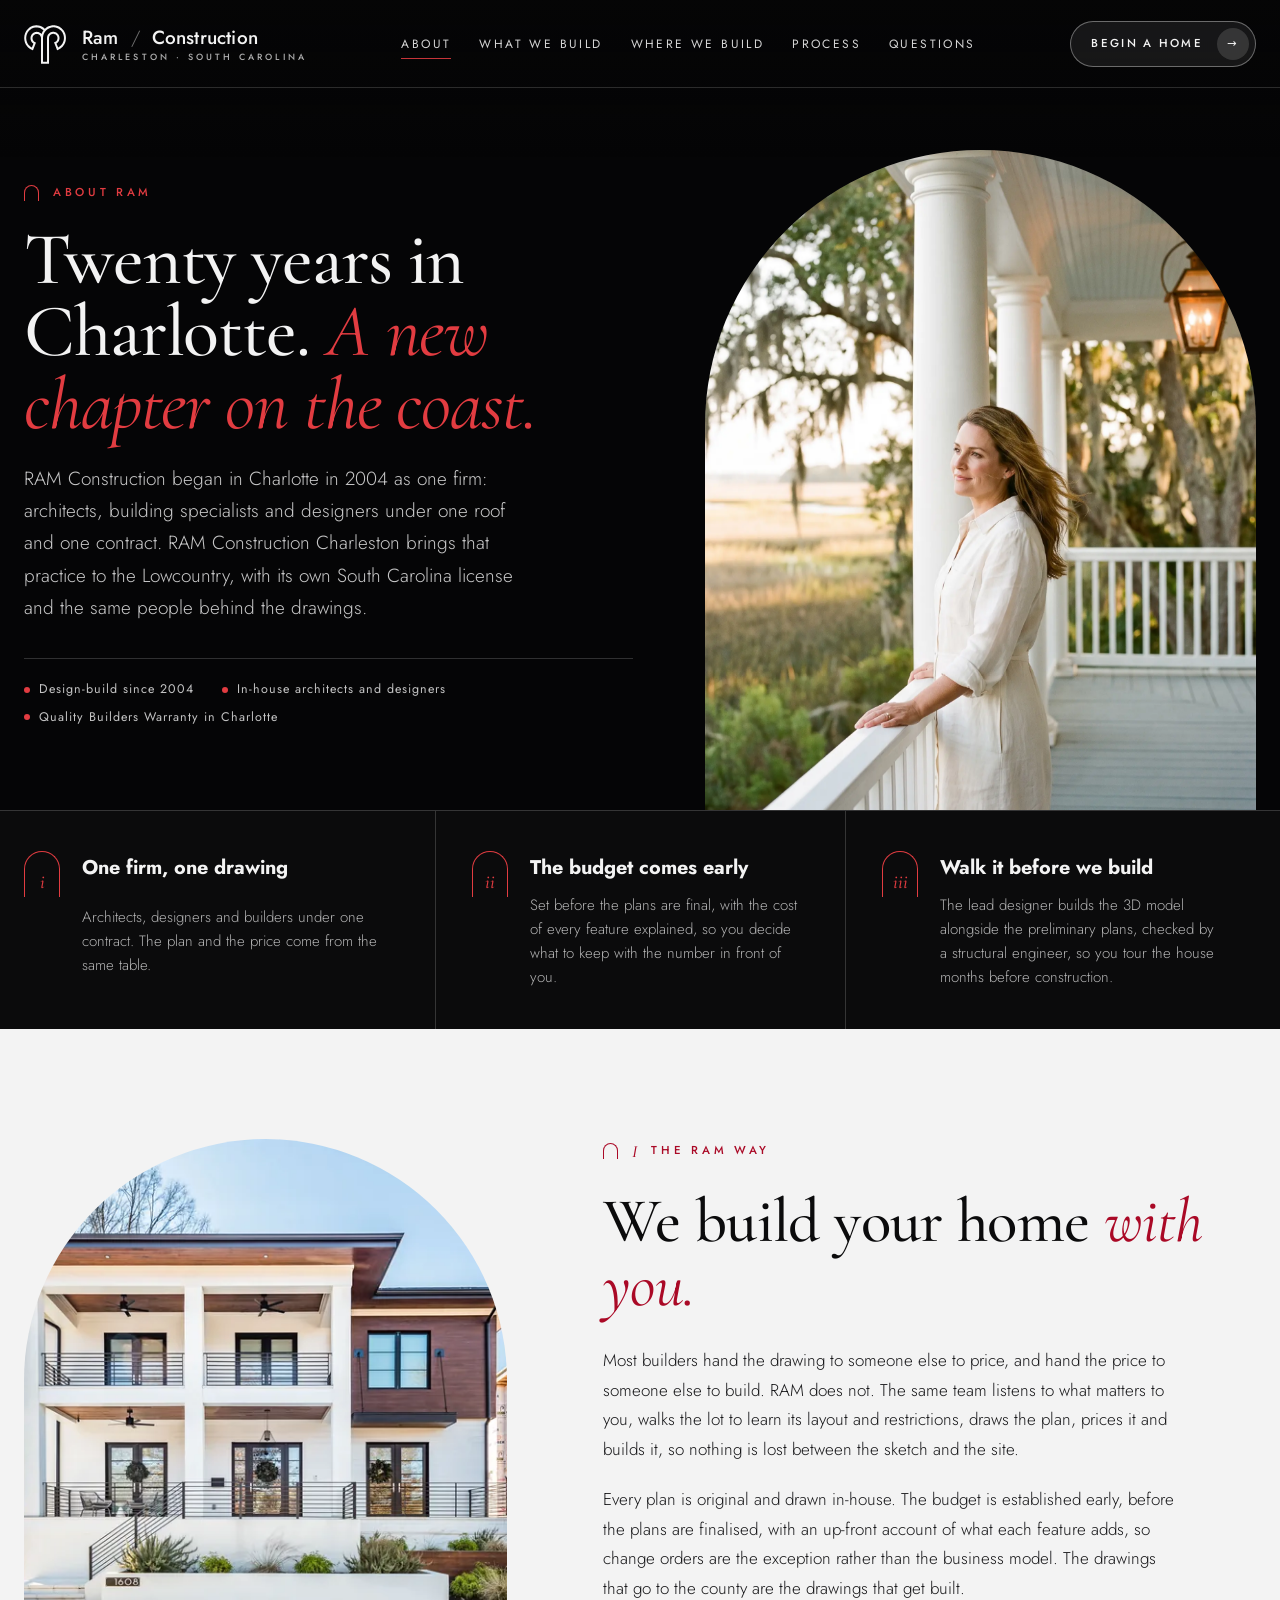
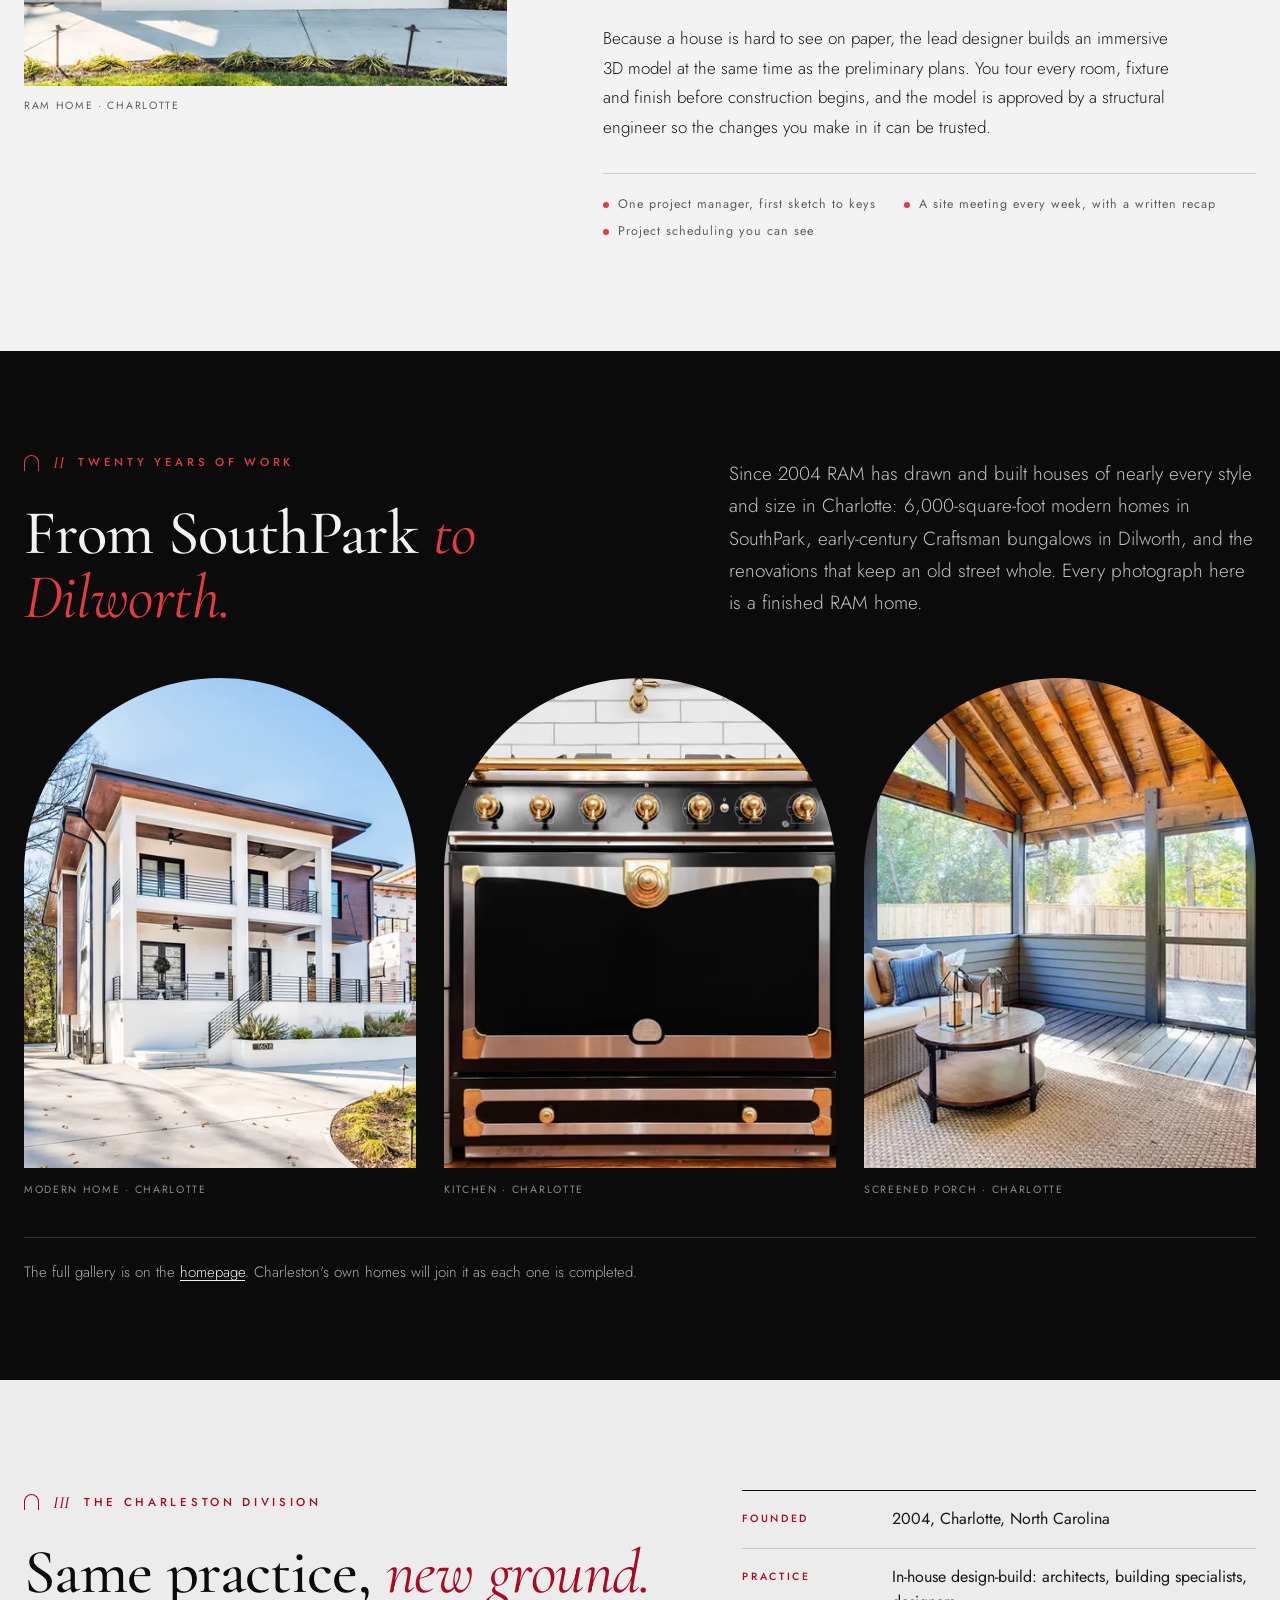
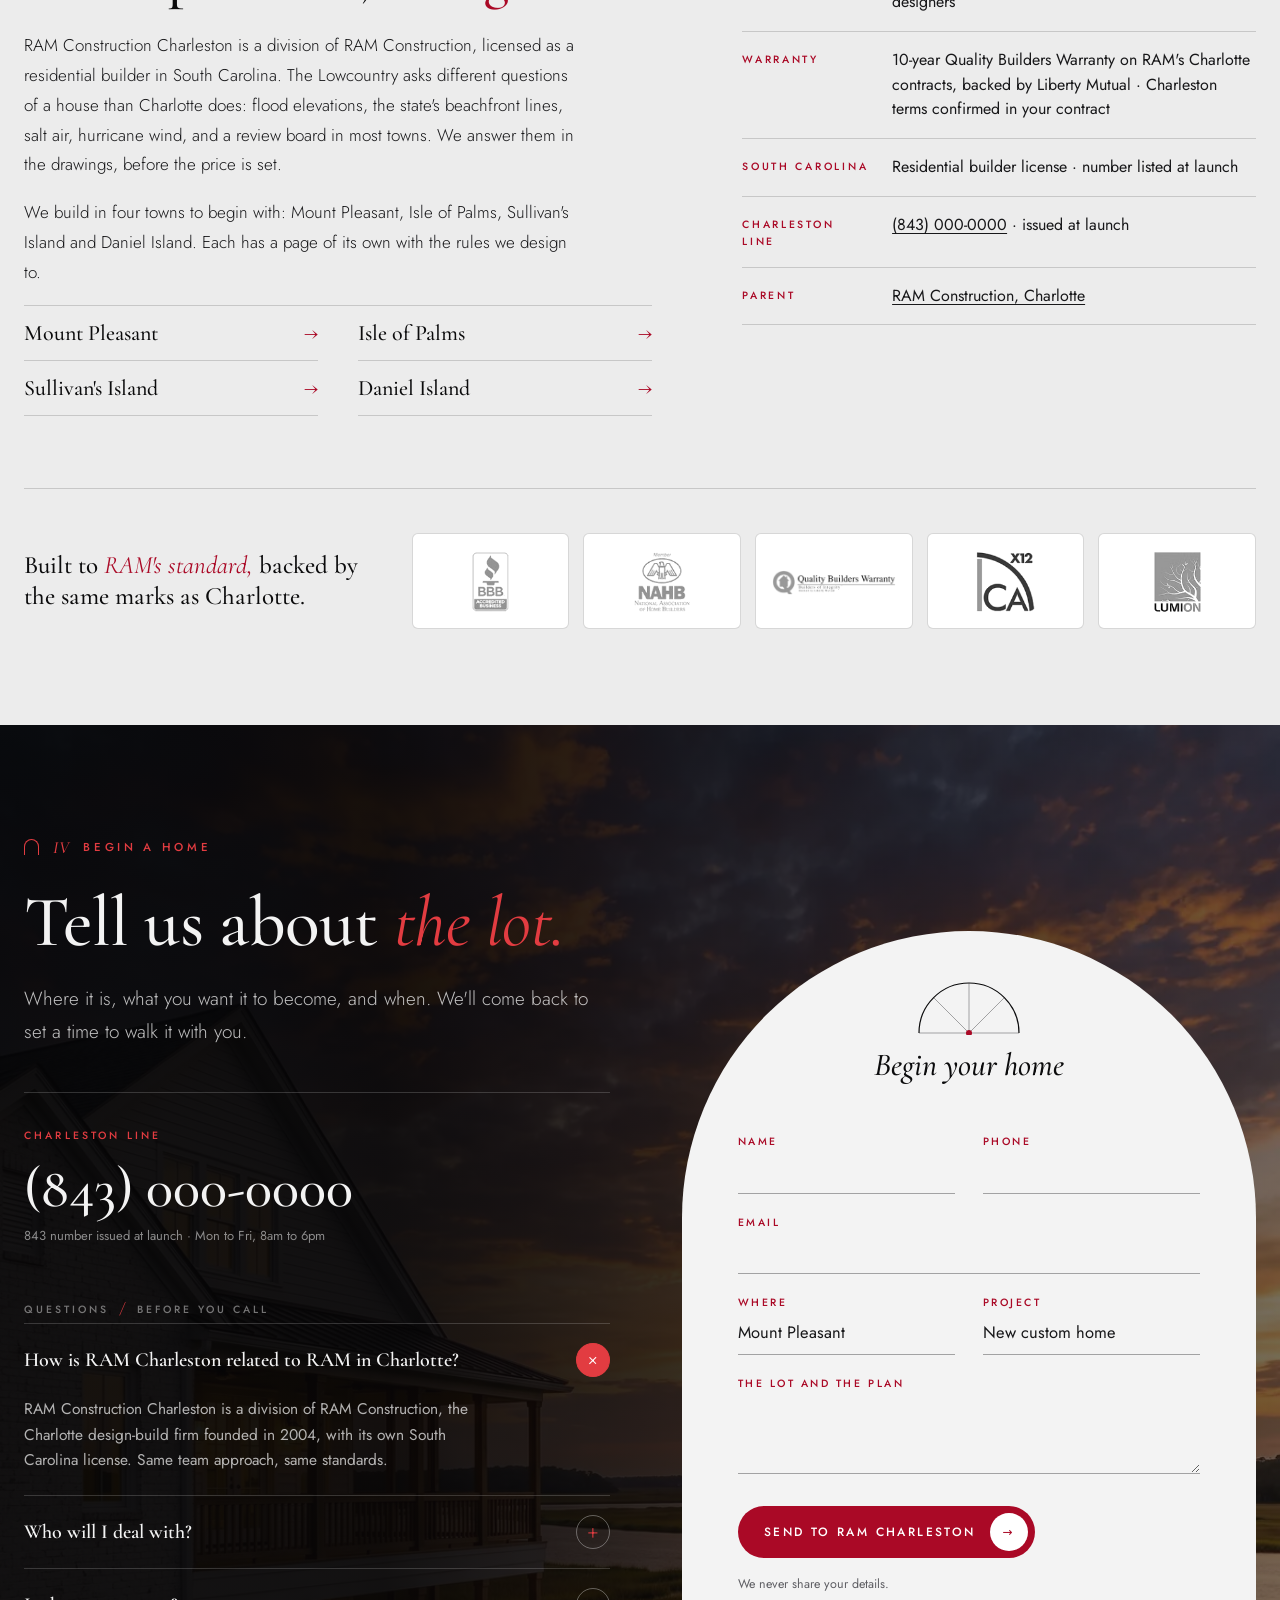
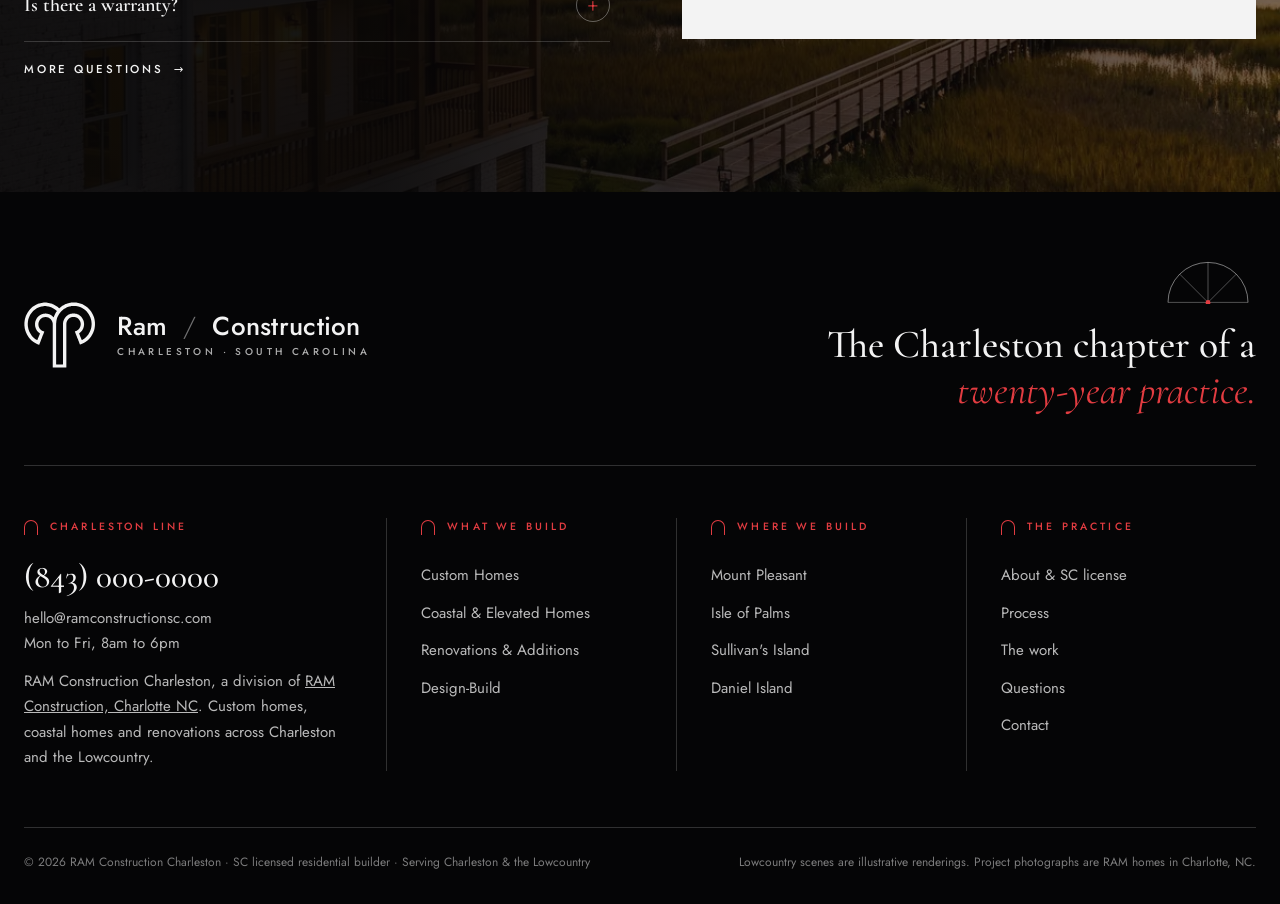
==== commit 93a47ac7: "Pass 16: composite headings, promise wording, questions link, sync tooling Co-Authored-By: Claude Fa" ====
--- a/about.html
+++ b/about.html
@@ -60,10 +60,9 @@
 <section class="phero on-dark">
   <div class="wrap">
     <div class="phero-copy">
-      <span class="eyebrow rv">About RAM</span>
-      <h1 class="rv d1">Twenty years in Charlotte. <em>A new chapter on the coast.</em></h1>
+      <h1 class="hx rv"><span class="eyebrow">About RAM</span><span class="sr-only">. </span><span class="display">Twenty years in Charlotte. <em>A new chapter on the coast.</em></span></h1>
       <p class="lede rv d1">RAM Construction began in Charlotte in 2004 as one firm: architects, building specialists and designers under one roof and one contract. RAM Construction Charleston brings that practice to the Lowcountry, with its own South Carolina license and the same people behind the drawings.</p>
-      <ul class="phero-meta rv d2"><li>Design-build since 2004</li><li>In-house architects and designers</li><li>10-year Quality Builders Warranty</li></ul>
+      <ul class="phero-meta rv d2"><li>Design-build since 2004</li><li>In-house architects and designers</li><li>Quality Builders Warranty in Charlotte</li></ul>
     </div>
     <div class="phero-art rv d1"><div class="arch" style="aspect-ratio:3/3.6"><img src="img/w/porch-portrait-woman-golden-hour-1600.webp" srcset="img/w/porch-portrait-woman-golden-hour-900.webp 900w, img/w/porch-portrait-woman-golden-hour-1600.webp 1600w" sizes="(max-width:860px) 100vw, 44vw" width="1600" fetchpriority="high" alt="A woman on a Lowcountry piazza at golden hour, looking out over the marsh"></div></div>
   </div>
@@ -98,7 +97,7 @@
 <section class="range on-dark">
   <div class="wrap">
     <div class="sec-head">
-      <div class="rv"><span class="eyebrow"><i>II</i> Twenty years of work</span><h2 class="h2">From SouthPark <em>to Dilworth.</em></h2></div>
+      <h2 class="hx rv"><span class="eyebrow"><i aria-hidden="true">II</i> Twenty years of work</span><span class="sr-only">. </span><span class="h2">From SouthPark <em>to Dilworth.</em></span></h2>
       <p class="lede rv d1">Since 2004 RAM has drawn and built houses of nearly every style and size in Charlotte: 6,000-square-foot modern homes in SouthPark, early-century Craftsman bungalows in Dilworth, and the renovations that keep an old street whole. Every photograph here is a finished RAM home.</p>
     </div>
     <div class="range-grid">
@@ -131,7 +130,7 @@
       <dl>
         <div><dt>Founded</dt><dd>2004, Charlotte, North Carolina</dd></div>
         <div><dt>Practice</dt><dd>In-house design-build: architects, building specialists, designers</dd></div>
-        <div><dt>Warranty</dt><dd>10-year Quality Builders Warranty, backed by Liberty Mutual</dd></div>
+        <div><dt>Warranty</dt><dd>10-year Quality Builders Warranty on RAM's Charlotte contracts, backed by Liberty Mutual · Charleston terms confirmed in your contract</dd></div>
         <div><dt>South Carolina</dt><dd>Residential builder license · number listed at launch</dd></div>
         <div><dt>Charleston line</dt><dd><a href="tel:+18430000000">(843) 000-0000</a> · issued at launch</dd></div>
         <div><dt>Parent</dt><dd><a href="https://www.ramconstructioninc.com">RAM Construction, Charlotte</a></dd></div>
@@ -155,17 +154,17 @@
   <div class="door-bg"><img src="img/w/daniel-island-waterfront-home-1200.webp" width="1200" height="1607" loading="lazy" alt=""></div>
   <div class="wrap door-grid">
     <div class="rv">
-      <span class="eyebrow"><i>IV</i> Begin a home</span>
-      <h2 class="h2">Tell us about <em>the lot.</em></h2>
-      <p class="lede">Where it is, what you want it to become, and when. We'll come back within one business day to set a time to walk it with you.</p>
+      <h2 class="hx"><span class="eyebrow"><i aria-hidden="true">IV</i> Begin a home</span><span class="sr-only">. </span><span class="h2">Tell us about <em>the lot.</em></span></h2>
+      <p class="lede">Where it is, what you want it to become, and when. We'll come back to set a time to walk it with you.</p>
       <div class="phone"><small>Charleston line</small><a href="tel:+18430000000">(843) 000-0000</a><span>843 number issued at launch · Mon to Fri, 8am to 6pm</span></div>
       <div class="faq" id="faq">
         <p class="faq-lab">Questions <i>/</i> before you call</p>
         <div class="faq-list rv d1">
 <details open><summary>How is RAM Charleston related to RAM in Charlotte?</summary><div class="ans">RAM Construction Charleston is a division of RAM Construction, the Charlotte design-build firm founded in 2004, with its own South Carolina license. Same team approach, same standards.</div></details>
 <details><summary>Who will I deal with?</summary><div class="ans">One project manager from first sketch to final walk-through, with a site meeting every week and a written recap after each one.</div></details>
-<details><summary>Is there a warranty?</summary><div class="ans">RAM's building contract carries a 10-year Quality Builders Warranty, backed by Liberty Mutual.</div></details>
+<details><summary>Is there a warranty?</summary><div class="ans">In Charlotte, RAM's building contract carries a 10-year Quality Builders Warranty backed by Liberty Mutual. Warranty terms for the Charleston division are confirmed in your contract.</div></details>
         </div>
+        <a class="more" href="faq.html">More questions <span>&rarr;</span></a>
       </div>
     </div>
     <form class="form rv d2" action="#" onsubmit="return false">
@@ -213,7 +212,7 @@
     <div class="ftr-base"><span>© 2026 RAM Construction Charleston · SC licensed residential builder · Serving Charleston &amp; the Lowcountry</span><span>Lowcountry scenes are illustrative renderings. Project photographs are RAM homes in Charlotte, NC.</span></div>
   </div>
 </footer>
-<script type="application/ld+json">{"@context": "https://schema.org", "@type": "AboutPage", "name": "About RAM Construction Charleston", "description": "RAM Construction Charleston is the Lowcountry division of RAM Construction, the Charlotte design-build firm founded in 2004: architects, designers and builders under one contract, a fixed bid and a 3D walk-through before construction.", "url": "https://ramconstructionsc.com/about.html", "mainEntity": {"@type": "GeneralContractor", "name": "RAM Construction Charleston", "parentOrganization": {"@type": "Organization", "name": "RAM Construction", "url": "https://www.ramconstructioninc.com", "foundingDate": "2004"}}}</script>
+<script type="application/ld+json">{"@context": "https://schema.org", "@type": "AboutPage", "name": "About RAM Construction Charleston", "description": "RAM Construction Charleston is the Lowcountry division of RAM Construction, the Charlotte design-build firm founded in 2004: architects, designers and builders under one contract, a fixed bid and a 3D walk-through before construction.", "url": "https://ramconstructionsc.com/about", "mainEntity": {"@type": "GeneralContractor", "name": "RAM Construction Charleston", "parentOrganization": {"@type": "Organization", "name": "RAM Construction", "url": "https://www.ramconstructioninc.com", "foundingDate": "2004"}}}</script>
 <script src="js/site.js"></script>
 </body>
 </html>
--- a/css/charleston.css
+++ b/css/charleston.css
@@ -87,6 +87,12 @@
 .hdr.is-solid .btn-glass{background:var(--red);color:#fff;border-color:var(--red)}
 .hdr.is-solid .btn-glass .disc{background:#fff;color:var(--red)}
 .hdr-m{display:none}
+
+/* ── composite headings: the small descriptive label and the display line share one H1/H2 ── */
+.hx{margin:0;font:inherit;letter-spacing:normal;color:inherit}
+.hx .h2,.hero .display{display:block}
+.sr-only{position:absolute;width:1px;height:1px;padding:0;margin:-1px;overflow:hidden;clip:rect(0 0 0 0);white-space:nowrap;border:0}
+.faq .more{margin-top:22px}
 
 /* ── hero ────────────────────────────────────────────────────────────── */
 .hero{position:relative;min-height:max(90vh,720px);display:flex;align-items:flex-end;color:var(--alabaster);overflow:hidden;background:var(--black-night)}
@@ -124,7 +130,7 @@
 .ledger-item{padding:40px 40px 40px 36px;display:grid;grid-template-columns:auto 1fr;gap:8px 22px;border-left:1px solid var(--rule-lt)}
 .ledger-item:first-child{border-left:0;padding-left:0}
 .ledger-item .mk{grid-row:span 2;width:36px;height:46px;border:1px solid var(--amber);border-bottom:0;border-radius:var(--arch);display:grid;place-items:end center;padding-bottom:6px;font:italic 500 19px/1 var(--serif);color:var(--amber)}
-.ledger-item h3{font:600 25px/1.1 var(--serif);color:var(--alabaster)}
+.ledger-item .lt{font:600 25px/1.1 var(--serif);color:var(--alabaster)}
 .ledger-item p{font:300 15px/1.6 var(--sans);color:rgba(243,243,243,.72)}
 
 /* ── the chapter: the piazza hangs from the alabaster into the open-room band ── */
@@ -180,7 +186,7 @@
 .svc-body ul{list-style:none;border-top:1px solid rgba(243,243,243,.28);margin-bottom:18px}
 .svc-body li{font:400 13px/1 var(--sans);letter-spacing:.06em;padding:10px 0;border-bottom:1px solid rgba(243,243,243,.28)}
 .svc-body .more{color:var(--alabaster)}
-.svc-face{position:relative;flex:0 0 40%;margin:0;overflow:hidden;color:var(--alabaster);border-left:1px solid rgba(243,243,243,.12)}
+.svc-face{position:relative;order:2;flex:0 0 40%;margin:0;overflow:hidden;color:var(--alabaster);border-left:1px solid rgba(243,243,243,.12)}
 .svc-face>img{position:absolute;inset:0;width:100%;height:100%;object-fit:cover;object-position:50% 0%}
 .svc-face::after{content:"";position:absolute;inset:0;background:linear-gradient(0deg,rgba(5,5,6,.95) 0%,rgba(5,5,6,.8) 30%,rgba(5,5,6,.35) 46%,rgba(5,5,6,0) 60%)}
 .svc-face figcaption{position:absolute;left:44px;right:44px;bottom:40px;z-index:2}
--- a/css/pages.css
+++ b/css/pages.css
@@ -8,7 +8,9 @@
 .phero{position:relative;background:var(--black-night);color:var(--alabaster);padding:150px 0 0;overflow:hidden}
 .phero .wrap{display:grid;grid-template-columns:1.05fr .95fr;gap:72px;align-items:end}
 .phero-copy{padding-bottom:84px}
-.phero h1{font:500 clamp(46px,5.8vw,88px)/.98 var(--serif);letter-spacing:-.015em;margin:22px 0 22px}
+.phero h1{font:500 clamp(46px,5.8vw,88px)/.98 var(--serif);letter-spacing:-.015em;margin:0 0 22px}
+.phero h1 .eyebrow{display:flex}
+.phero .display{display:block;margin-top:22px}
 .phero h1 em{color:var(--amber);font-weight:400}
 .phero .lede{color:rgba(243,243,243,.82);max-width:46ch}
 .phero-meta{display:flex;flex-wrap:wrap;gap:10px 28px;margin-top:34px;padding-top:22px;border-top:1px solid var(--rule-lt);max-width:640px;list-style:none}
